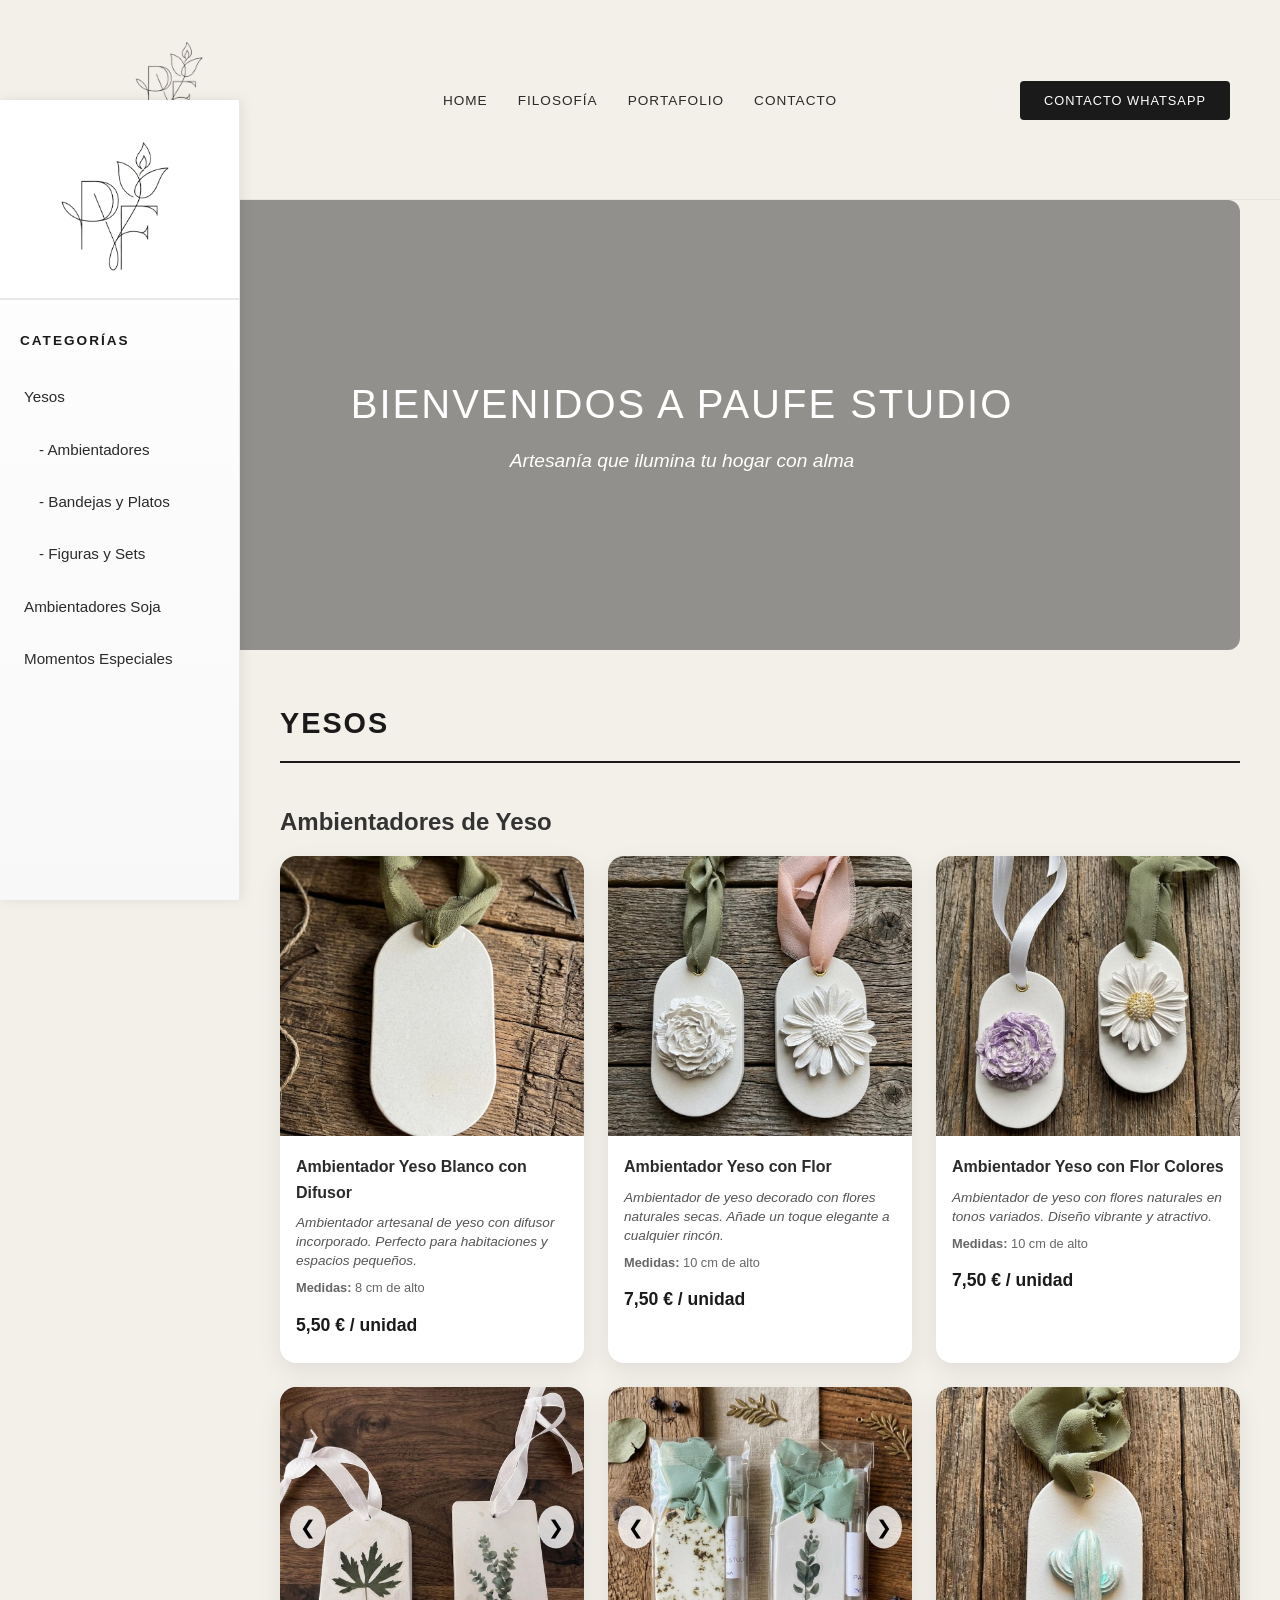
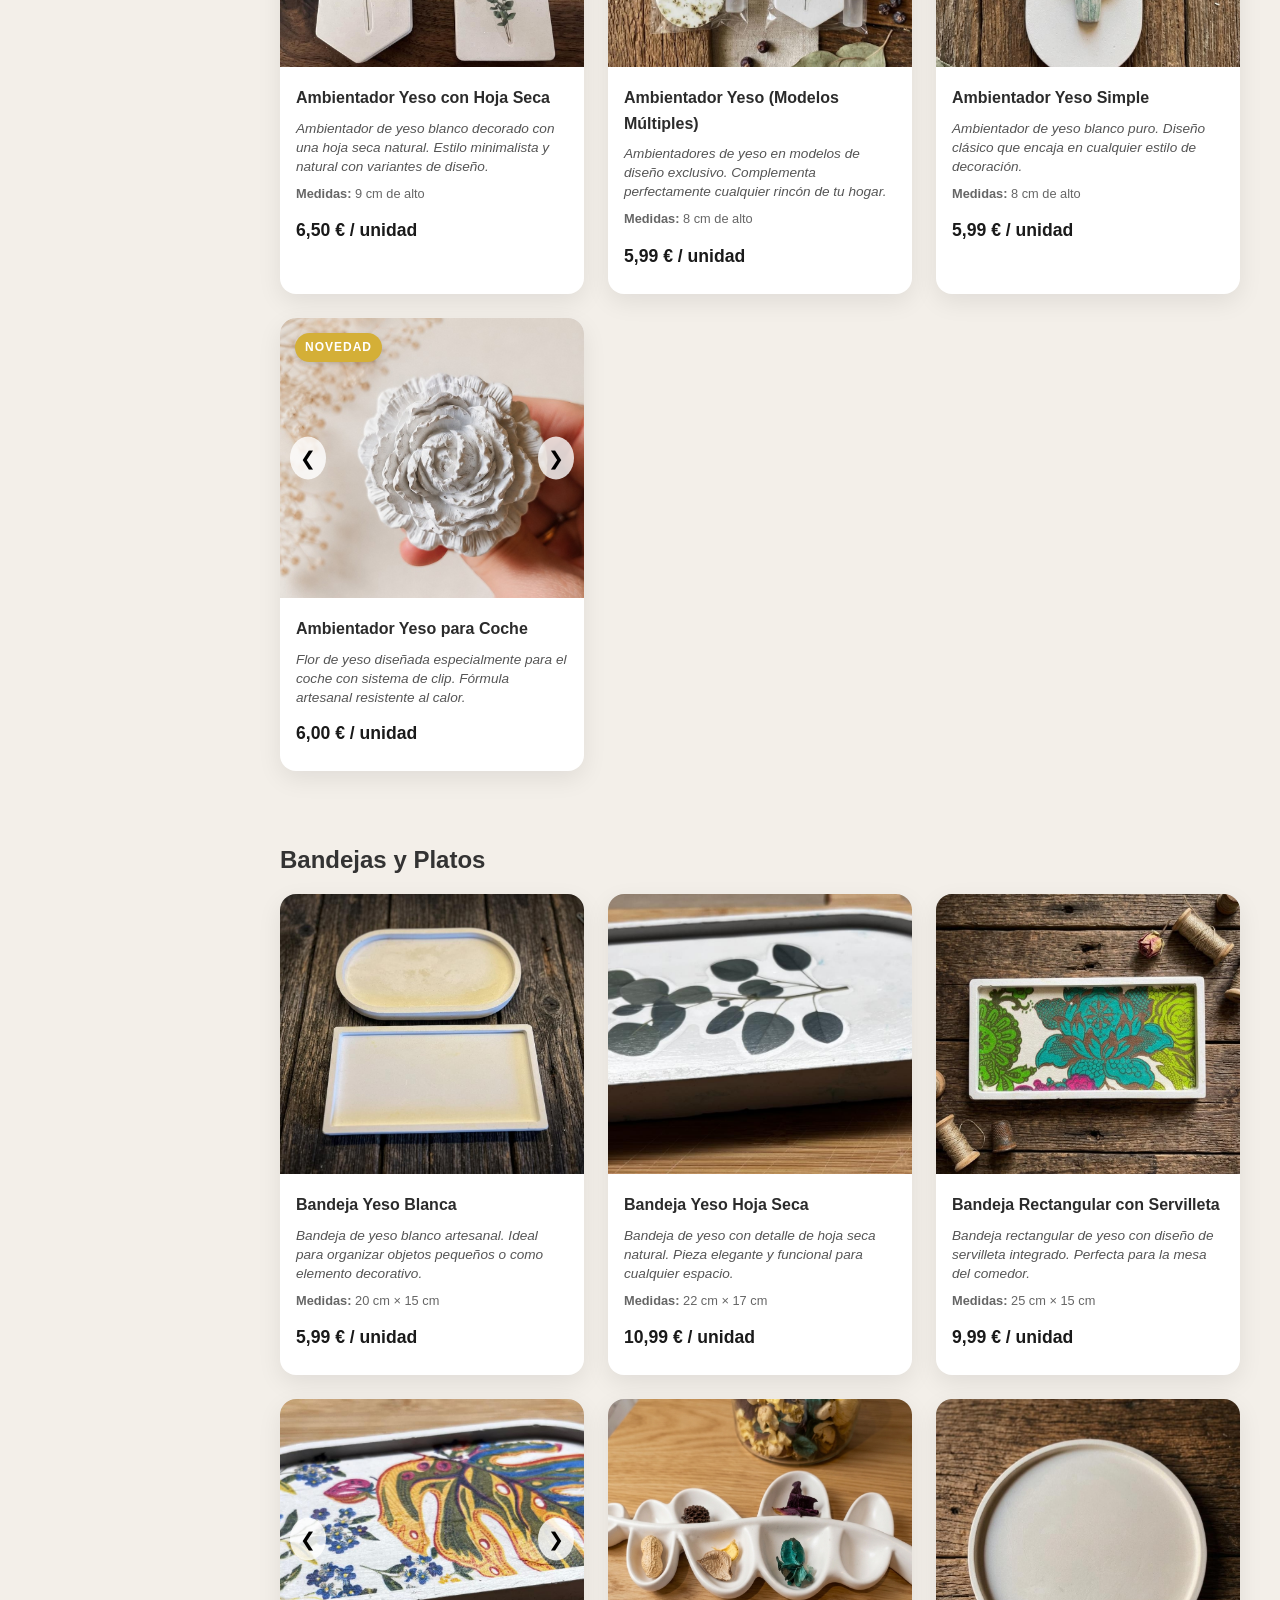
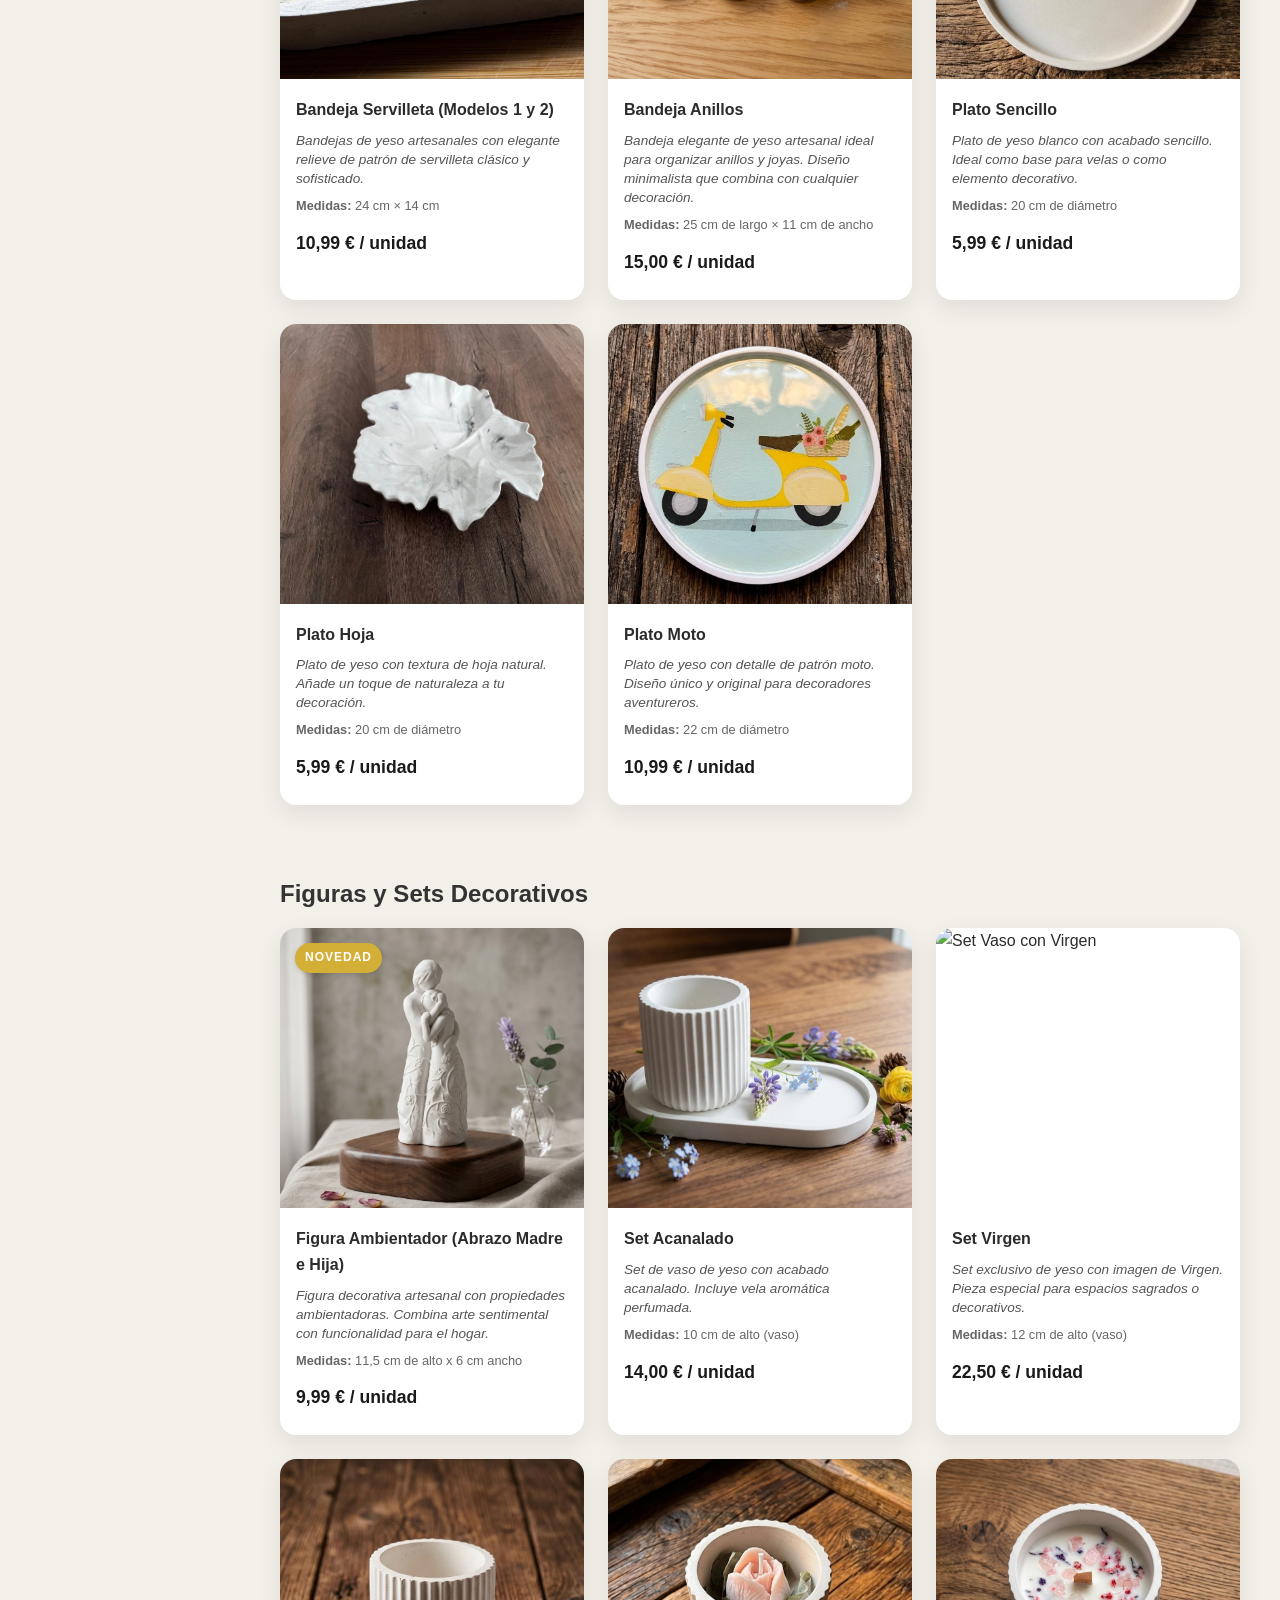
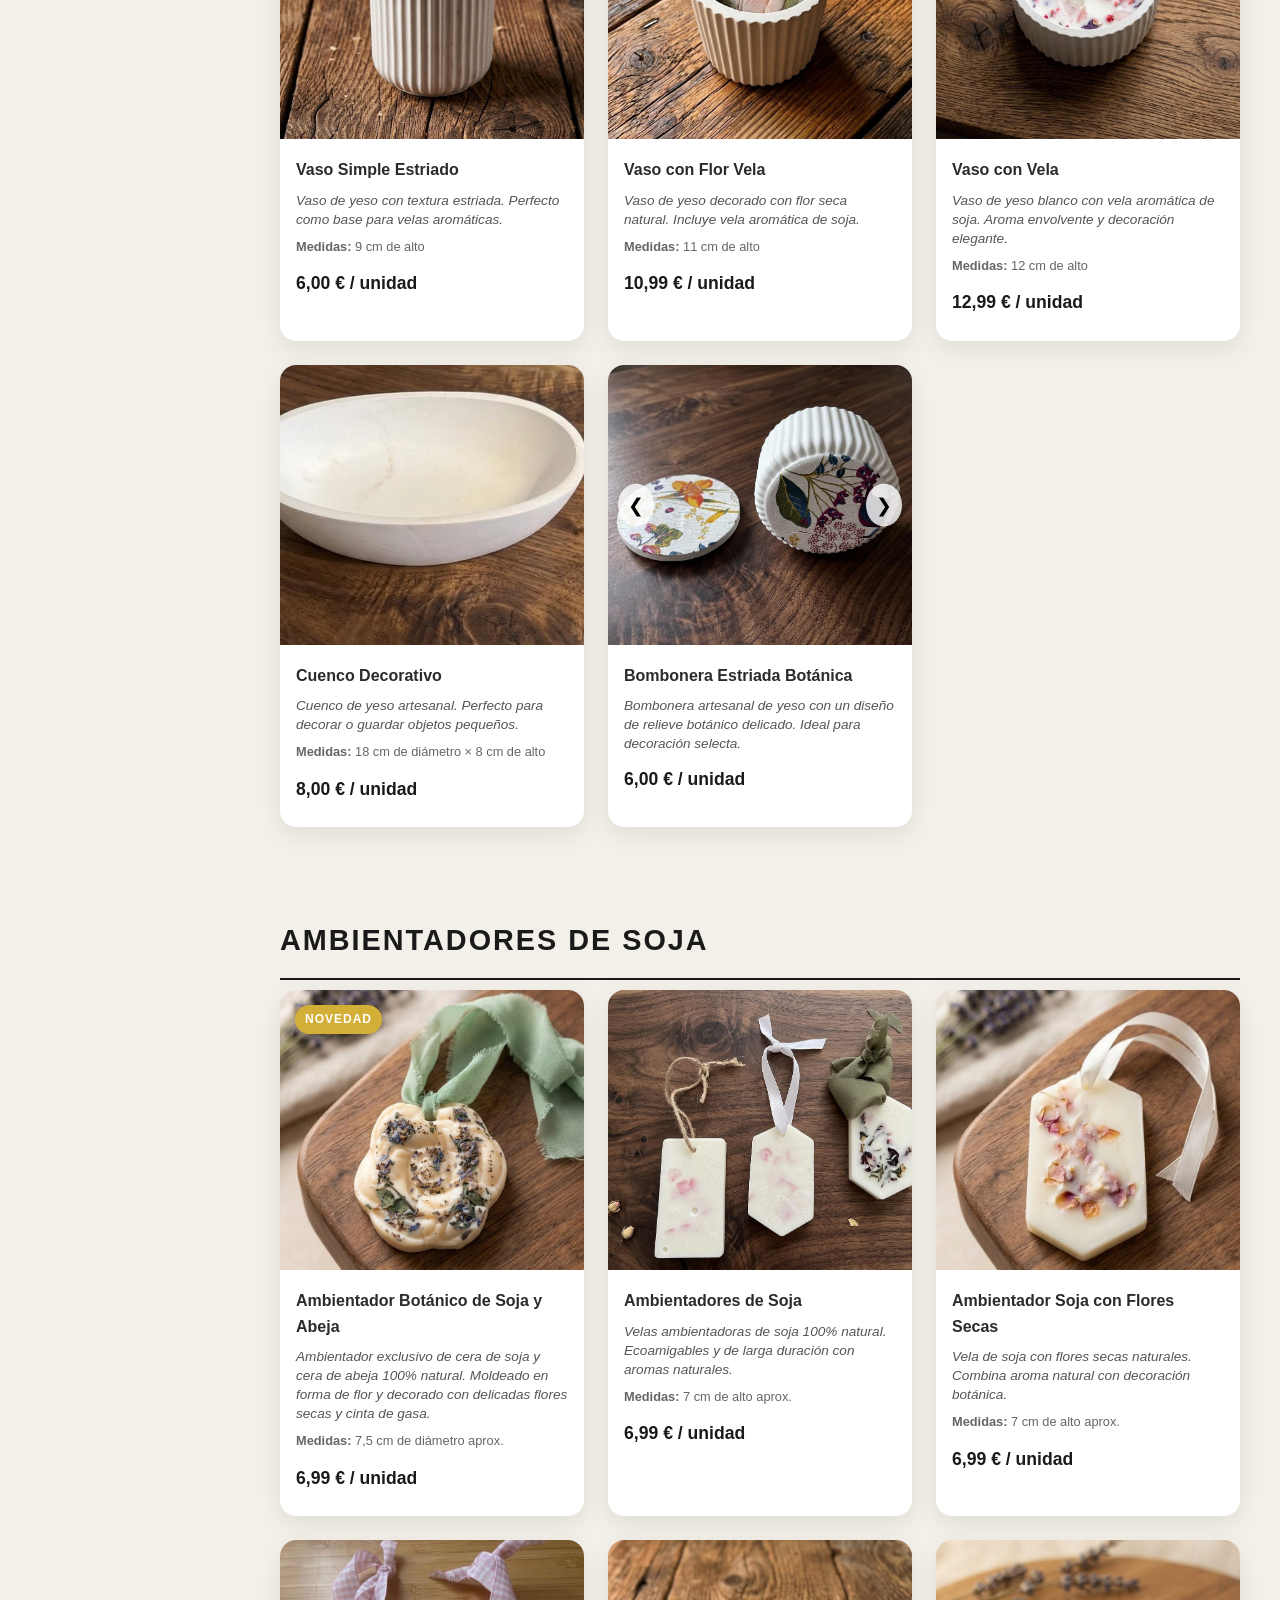
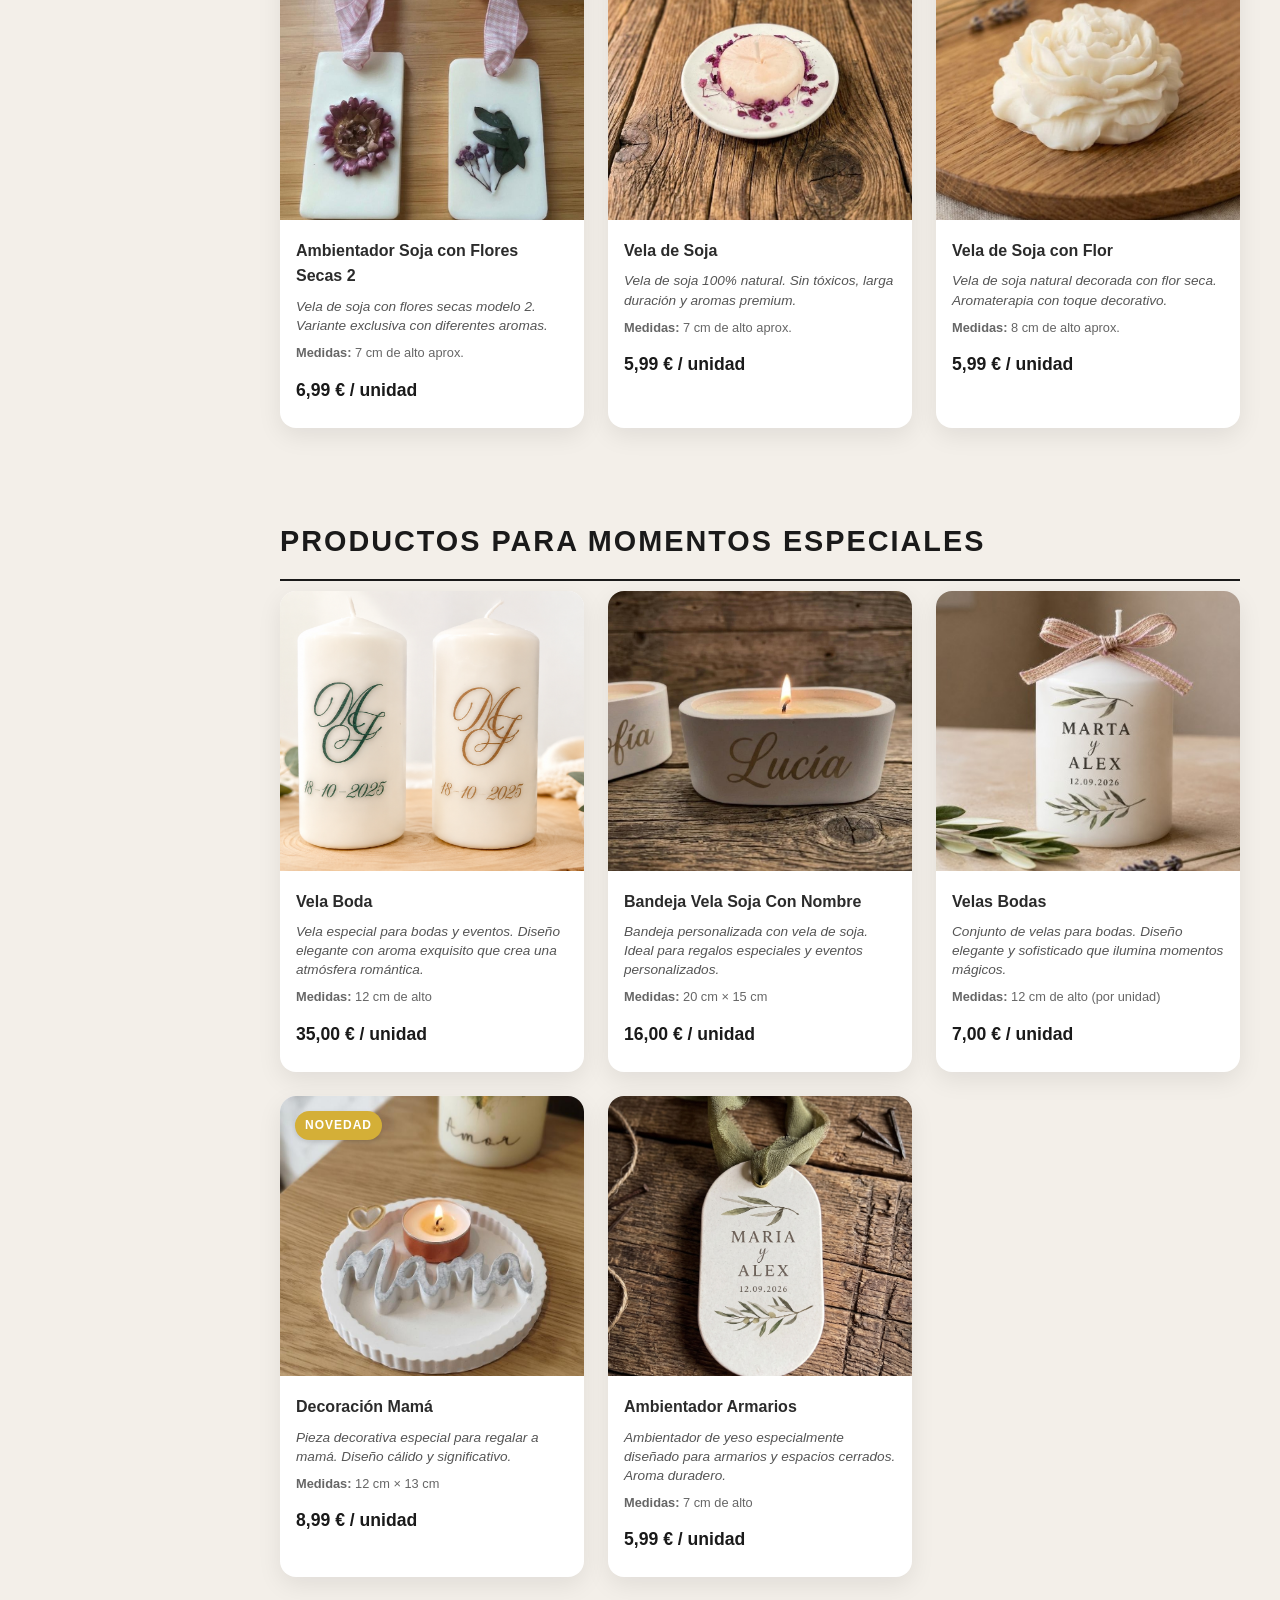
==== indexActual.html @ 685504d9 "Feat: mantenimiento" ====
<!DOCTYPE html>
<html lang="es">
<head>
    <meta charset="UTF-8">
    <meta name="viewport" content="width=device-width, initial-scale=1.0">
    <title>Paufe Studio | Velas, Yeso y Flores</title>
    <link rel="stylesheet" href="https://cdnjs.cloudflare.com/ajax/libs/font-awesome/6.0.0-beta3/css/all.min.css">
    <link rel="stylesheet" href="style.css"> 
</head>
<body>

    <header class="navbar">
        <div class="logo-container">
            <img src="cabecera-removebg.png" alt="Paufe Studio" class="logo">
        </div>
        <nav class="menu">
            <ul>
                <li><a href="#inicio">Home</a></li>
                <li><a href="#filosofia">Filosofía</a></li>
                <li><a href="#portafolio">Portafolio</a></li>
                <li><a href="#contacto">Contacto</a></li>
            </ul>
        </nav>
        <div class="header-action">
            <a href="https://wa.me/34614591836" class="btn-black">Contacto WhatsApp</a>
        </div>
    </header>

    <section id="inicio" class="hero">
        <div class="carousel-slide" id="carrusel-pistas">
            <img src="SetVirgen.png" alt="Set Virgen">
        </div>
        <div class="hero-overlay">
            <h1>BIENVENIDOS A PAUFE STUDIO</h1>
            <p>Artesanía que ilumina tu hogar con alma</p>
        </div>
    </section>

    <!-- Botón flotante para abrir categorías en móvil -->
    <button class="mobile-menu-toggle" id="mobileMenuToggle">
        <i class="fas fa-bars"></i> <span>Categorías</span>
    </button>

    <!-- MENÚ LATERAL -->
    <div class="sidebar-menu" id="sidebarMenu">
        <button class="sidebar-close" id="sidebarClose">&times;</button>
        <div class="sidebar-header">
            <img src="LogoPAUFE-removebg.png" alt="Logo Paufe Studio" class="sidebar-logo">
        </div>
        <nav class="products-nav">
            <h3>Categorías</h3>
            <ul>
                <li>
                    <a href="#yesos">Yesos</a>
                    <ul style="list-style: none; padding-left: 15px; font-size: 0.9em;">
                        <li><a href="#yesos-ambientadores">- Ambientadores</a></li>
                        <li><a href="#yesos-bandejas">- Bandejas y Platos</a></li>
                        <li><a href="#yesos-figuras">- Figuras y Sets</a></li>
                    </ul>
                </li>
                <li><a href="#soja">Ambientadores Soja</a></li>
                <li><a href="#especiales">Momentos Especiales</a></li>
            </ul>
        </nav>
    </div>

    <!-- CONTENEDOR PRINCIPAL DE PRODUCTOS -->
    <div class="main-content">

        <!-- SECCIÓN 1: YESOS -->
        <h2 class="category-title" id="yesos">Yesos</h2>

        <h3 class="subcategory-title" id="yesos-ambientadores">Ambientadores de Yeso</h3>
        <div class="products-grid">

            <div class="file-card">
                <img src="AmbientadoresYeso.jpeg" alt="Ambientador Yeso Blanco">
                <div class="file-info">
                    <h4>Ambientador Yeso Blanco con Difusor</h4>
                    <p class="product-description">Ambientador artesanal de yeso con difusor incorporado. Perfecto para habitaciones y espacios pequeños.</p>
                    <p class="product-measurements"><strong>Medidas:</strong> 8 cm de alto</p>
                    <span class="file-price">5,50 € / unidad</span>
                </div>
            </div>

            <div class="file-card">
                <img src="AmbientadoresYesoFlor.jpeg" alt="Ambientador Yeso Flor">
                <div class="file-info">
                    <h4>Ambientador Yeso con Flor</h4>
                    <p class="product-description">Ambientador de yeso decorado con flores naturales secas. Añade un toque elegante a cualquier rincón.</p>
                    <p class="product-measurements"><strong>Medidas:</strong> 10 cm de alto</p>
                    <span class="file-price">7,50 € / unidad</span>
                </div>
            </div>

            <div class="file-card">
                <img src="AmbientadoreYesoFlorColores.jpeg" alt="Ambientador Yeso Flor Colores">
                <div class="file-info">
                    <h4>Ambientador Yeso con Flor Colores</h4>
                    <p class="product-description">Ambientador de yeso con flores naturales en tonos variados. Diseño vibrante y atractivo.</p>
                    <p class="product-measurements"><strong>Medidas:</strong> 10 cm de alto</p>
                    <span class="file-price">7,50 € / unidad</span>
                </div>
            </div>

            <div class="file-card product-card">
                <div class="carousel-container" id="carousel-hoja-seca">
                    <div class="carousel-inner">
                        <img src="AmbientadoresYesoHojaSeca.jpeg" class="active" alt="Ambientador Yeso Hoja Seca - Vista 1">
                        <img src="AmbientadoresYesoHojaSeca1.jpeg" alt="Ambientador Yeso Hoja Seca - Vista 2">
                    </div>
                    <button class="nav-btn prev" onclick="cambiarSlide('carousel-hoja-seca', -1)">&#10094;</button>
                    <button class="nav-btn next" onclick="cambiarSlide('carousel-hoja-seca', 1)">&#10095;</button>
                </div>
                <div class="file-info">
                    <h4>Ambientador Yeso con Hoja Seca</h4>
                    <p class="product-description">Ambientador de yeso blanco decorado con una hoja seca natural. Estilo minimalista y natural con variantes de diseño.</p>
                    <p class="product-measurements"><strong>Medidas:</strong> 9 cm de alto</p>
                    <span class="file-price">6,50 € / unidad</span>
                </div>
            </div>

            <div class="file-card product-card">
                <div class="carousel-container" id="carousel-ambientadores-modelos">
                    <div class="carousel-inner">
                        <img src="AmbientadoresYeso2.jpeg" class="active" alt="Ambientador Yeso - Modelo 2">
                        <img src="AmbientadoresYeso3.jpeg" alt="Ambientador Yeso - Modelo 3">
                    </div>
                    <button class="nav-btn prev" onclick="cambiarSlide('carousel-ambientadores-modelos', -1)">&#10094;</button>
                    <button class="nav-btn next" onclick="cambiarSlide('carousel-ambientadores-modelos', 1)">&#10095;</button>
                </div>
                <div class="file-info">
                    <h4>Ambientador Yeso (Modelos Múltiples)</h4>
                    <p class="product-description">Ambientadores de yeso en modelos de diseño exclusivo. Complementa perfectamente cualquier rincón de tu hogar.</p>
                    <p class="product-measurements"><strong>Medidas:</strong> 8 cm de alto</p>
                    <span class="file-price">5,99 € / unidad</span>
                </div>
            </div>

            <div class="file-card">
                <img src="AmbientadorYeso.jpeg" alt="Ambientador Yeso">
                <div class="file-info">
                    <h4>Ambientador Yeso Simple</h4>
                    <p class="product-description">Ambientador de yeso blanco puro. Diseño clásico que encaja en cualquier estilo de decoración.</p>
                    <p class="product-measurements"><strong>Medidas:</strong> 8 cm de alto</p>
                    <span class="file-price">5,99 € / unidad</span>
                </div>
            </div>

            <div class="file-card product-card">
                <span class="badge-novedad">Novedad</span>
                <div class="carousel-container" id="carousel-coche">
                    <div class="carousel-inner">
                        <img src="AmbientadorYesoCoche1.jpeg" class="active" alt="Vista frontal coche">
                        <img src="AmbientadorYesoCoche2.jpeg" alt="Vista clip coche">
                    </div>
                    <button class="nav-btn prev" onclick="cambiarSlide('carousel-coche', -1)">&#10094;</button>
                    <button class="nav-btn next" onclick="cambiarSlide('carousel-coche', 1)">&#10095;</button>
                </div>
                <div class="file-info">
                    <h4>Ambientador Yeso para Coche</h4>
                    <p class="product-description">Flor de yeso diseñada especialmente para el coche con sistema de clip. Fórmula artesanal resistente al calor.</p>
                    <span class="file-price">6,00 € / unidad</span>
                </div>
            </div>

        </div>

        <h3 class="subcategory-title" id="yesos-bandejas">Bandejas y Platos</h3>
        <div class="products-grid">

            <div class="file-card">
                <img src="BandejasYesoBlancas.jpeg" alt="Bandeja Yeso Blanca">
                <div class="file-info">
                    <h4>Bandeja Yeso Blanca</h4>
                    <p class="product-description">Bandeja de yeso blanco artesanal. Ideal para organizar objetos pequeños o como elemento decorativo.</p>
                    <p class="product-measurements"><strong>Medidas:</strong> 20 cm × 15 cm</p>
                    <span class="file-price">5,99 € / unidad</span>
                </div>
            </div>

            <div class="file-card">
                <img src="BandejaYesoHojaSEca.jpeg" alt="Bandeja Hoja Seca">
                <div class="file-info">
                    <h4>Bandeja Yeso Hoja Seca</h4>
                    <p class="product-description">Bandeja de yeso con detalle de hoja seca natural. Pieza elegante y funcional para cualquier espacio.</p>
                    <p class="product-measurements"><strong>Medidas:</strong> 22 cm × 17 cm</p>
                    <span class="file-price">10,99 € / unidad</span>
                </div>
            </div>

            <div class="file-card">
                <img src="BandejaYesoRectangularServilleta.jpeg" alt="Bandeja Rectangular">
                <div class="file-info">
                    <h4>Bandeja Rectangular con Servilleta</h4>
                    <p class="product-description">Bandeja rectangular de yeso con diseño de servilleta integrado. Perfecta para la mesa del comedor.</p>
                    <p class="product-measurements"><strong>Medidas:</strong> 25 cm × 15 cm</p>
                    <span class="file-price">9,99 € / unidad</span>
                </div>
            </div>

            <div class="file-card product-card">
                <div class="carousel-container" id="carousel-bandejas-servilleta">
                    <div class="carousel-inner">
                        <img src="BandejaYesoServilletaModelo1.jpeg" class="active" alt="Bandeja Servilleta - Modelo 1">
                        <img src="BandejaYesoServilletaModelo2.jpeg" alt="Bandeja Servilleta - Modelo 2">
                    </div>
                    <button class="nav-btn prev" onclick="cambiarSlide('carousel-bandejas-servilleta', -1)">&#10094;</button>
                    <button class="nav-btn next" onclick="cambiarSlide('carousel-bandejas-servilleta', 1)">&#10095;</button>
                </div>
                <div class="file-info">
                    <h4>Bandeja Servilleta (Modelos 1 y 2)</h4>
                    <p class="product-description">Bandejas de yeso artesanales con elegante relieve de patrón de servilleta clásico y sofisticado.</p>
                    <p class="product-measurements"><strong>Medidas:</strong> 24 cm × 14 cm</p>
                    <span class="file-price">10,99 € / unidad</span>
                </div>
            </div>

            <div class="file-card">
                <img src="BandejaAnillos.png" alt="Bandeja Anillos">
                <div class="file-info">
                    <h4>Bandeja Anillos</h4>
                    <p class="product-description">Bandeja elegante de yeso artesanal ideal para organizar anillos y joyas. Diseño minimalista que combina con cualquier decoración.</p>
                    <p class="product-measurements"><strong>Medidas:</strong> 25 cm de largo × 11 cm de ancho</p>
                    <span class="file-price">15,00 € / unidad</span>
                </div>
            </div>

            <div class="file-card">
                <img src="plato.jpeg" alt="Plato Sencillo">
                <div class="file-info">
                    <h4>Plato Sencillo</h4>
                    <p class="product-description">Plato de yeso blanco con acabado sencillo. Ideal como base para velas o como elemento decorativo.</p>
                    <p class="product-measurements"><strong>Medidas:</strong> 20 cm de diámetro</p>
                    <span class="file-price">5,99 € / unidad</span>
                </div>
            </div>

            <div class="file-card">
                <img src="PlatoHoja.jpeg" alt="Plato Hoja">
                <div class="file-info">
                    <h4>Plato Hoja</h4>
                    <p class="product-description">Plato de yeso con textura de hoja natural. Añade un toque de naturaleza a tu decoración.</p>
                    <p class="product-measurements"><strong>Medidas:</strong> 20 cm de diámetro</p>
                    <span class="file-price">5,99 € / unidad</span>
                </div>
            </div>

            <div class="file-card">
                <img src="platoMoto.jpeg" alt="Plato Moto">
                <div class="file-info">
                    <h4>Plato Moto</h4>
                    <p class="product-description">Plato de yeso con detalle de patrón moto. Diseño único y original para decoradores aventureros.</p>
                    <p class="product-measurements"><strong>Medidas:</strong> 22 cm de diámetro</p>
                    <span class="file-price">10,99 € / unidad</span>
                </div>
            </div>

        </div>

        <h3 class="subcategory-title" id="yesos-figuras">Figuras y Sets Decorativos</h3>
        <div class="products-grid">

            <div class="file-card">
                <span class="badge-novedad">Novedad</span>
                <img src="AbrazoMadreHija.png" alt="Figura Ambientador Abrazo Madre e Hija">
                <div class="file-info">
                    <h4>Figura Ambientador (Abrazo Madre e Hija)</h4>
                    <p class="product-description">Figura decorativa artesanal con propiedades ambientadoras. Combina arte sentimental con funcionalidad para el hogar.</p>
                    <p class="product-measurements"><strong>Medidas:</strong> 11,5 cm de alto x 6 cm ancho</p>
                    <span class="file-price">9,99 € / unidad</span>
                </div>
            </div>  

            <div class="file-card">
                <img src="SetAcanalado.jpeg" alt="Set Vaso Estriado">
                <div class="file-info">
                    <h4>Set Acanalado</h4>
                    <p class="product-description">Set de vaso de yeso con acabado acanalado. Incluye vela aromática perfumada.</p>
                    <p class="product-measurements"><strong>Medidas:</strong> 10 cm de alto (vaso)</p>
                    <span class="file-price">14,00 € / unidad</span>
                </div>
            </div>

            <div class="file-card">
                <img src="SetVirgen.png" alt="Set Vaso con Virgen">
                <div class="file-info">
                    <h4>Set Virgen</h4>
                    <p class="product-description">Set exclusivo de yeso con imagen de Virgen. Pieza especial para espacios sagrados o decorativos.</p>
                    <p class="product-measurements"><strong>Medidas:</strong> 12 cm de alto (vaso)</p>
                    <span class="file-price">22,50 € / unidad</span>
                </div>
            </div>

            <div class="file-card">
                <img src="VasoYeso.jpeg" alt="Vaso Yeso">
                <div class="file-info">
                    <h4>Vaso Simple Estriado</h4>
                    <p class="product-description">Vaso de yeso con textura estriada. Perfecto como base para velas aromáticas.</p>
                    <p class="product-measurements"><strong>Medidas:</strong> 9 cm de alto</p>
                    <span class="file-price">6,00 € / unidad</span>
                </div>
            </div>

            <div class="file-card">
                <img src="VasoFlorVela.jpeg" alt="Vaso Flor Vela">
                <div class="file-info">
                    <h4>Vaso con Flor Vela</h4>
                    <p class="product-description">Vaso de yeso decorado con flor seca natural. Incluye vela aromática de soja.</p>
                    <p class="product-measurements"><strong>Medidas:</strong> 11 cm de alto</p>
                    <span class="file-price">10,99 € / unidad</span>
                </div>
            </div>

            <div class="file-card">
                <img src="VasoVela.jpeg" alt="Vaso Vela">
                <div class="file-info">
                    <h4>Vaso con Vela</h4>
                    <p class="product-description">Vaso de yeso blanco con vela aromática de soja. Aroma envolvente y decoración elegante.</p>
                    <p class="product-measurements"><strong>Medidas:</strong> 12 cm de alto</p>
                    <span class="file-price">12,99 € / unidad</span>
                </div>
            </div>

            <div class="file-card">
                <img src="cuenco.jpeg" alt="Cuenco Decorativo">
                <div class="file-info">
                    <h4>Cuenco Decorativo</h4>
                    <p class="product-description">Cuenco de yeso artesanal. Perfecto para decorar o guardar objetos pequeños.</p>
                    <p class="product-measurements"><strong>Medidas:</strong> 18 cm de diámetro × 8 cm de alto</p>
                    <span class="file-price">8,00 € / unidad</span>
                </div>
            </div>

            <div class="file-card product-card">
                <div class="carousel-container" id="carousel-bombonera">
                    <div class="carousel-inner">
                        <img src="Bombonera Estriada Botánica1.jpeg" class="active" alt="Vista frontal bombonera">
                        <img src="Bombonera Estriada Botánica.jpeg" alt="Vista clip bombonera">
                    </div>
                    <button class="nav-btn prev" onclick="cambiarSlide('carousel-bombonera', -1)">&#10094;</button>
                    <button class="nav-btn next" onclick="cambiarSlide('carousel-bombonera', 1)">&#10095;</button>
                </div>
                <div class="file-info">
                    <h4>Bombonera Estriada Botánica</h4>
                    <p class="product-description">Bombonera artesanal de yeso con un diseño de relieve botánico delicado. Ideal para decoración selecta.</p>
                    <span class="file-price">6,00 € / unidad</span>
                </div>
            </div> 

        </div>

        <!-- SECCIÓN 2: AMBIENTADORES DE SOJA -->
        <h2 class="category-title" id="soja">Ambientadores de Soja</h2>
        <div class="products-grid">

            <div class="file-card">
                <span class="badge-novedad">Novedad</span>
                <img src="AmbientadorSoja+ceraAbeja.jpeg" alt="Ambientador de Soja Botánico Flor">
                <div class="file-info">
                    <h4>Ambientador Botánico de Soja y Abeja</h4>
                    <p class="product-description">Ambientador exclusivo de cera de soja y cera de abeja 100% natural. Moldeado en forma de flor y decorado con delicadas flores secas y cinta de gasa.</p>
                    <p class="product-measurements"><strong>Medidas:</strong> 7,5 cm de diámetro aprox.</p>
                    <span class="file-price">6,99 € / unidad</span>
                </div>
            </div>

            <div class="file-card">
                <img src="AmbientadoresSoja.jpeg" alt="Ambientadores Soja">
                <div class="file-info">
                    <h4>Ambientadores de Soja</h4>
                    <p class="product-description">Velas ambientadoras de soja 100% natural. Ecoamigables y de larga duración con aromas naturales.</p>
                    <p class="product-measurements"><strong>Medidas:</strong> 7 cm de alto aprox.</p>
                    <span class="file-price">6,99 € / unidad</span>
                </div>
            </div>

            <div class="file-card">
                <img src="AmbientadorSojaFloresSecas.jpeg" alt="Ambientador Soja Flores Secas">
                <div class="file-info">
                    <h4>Ambientador Soja con Flores Secas</h4>
                    <p class="product-description">Vela de soja con flores secas naturales. Combina aroma natural con decoración botánica.</p>
                    <p class="product-measurements"><strong>Medidas:</strong> 7 cm de alto aprox.</p>
                    <span class="file-price">6,99 € / unidad</span>
                </div>
            </div>

            <div class="file-card">
                <img src="AmbientadoresSojaFloresSecas2.jpeg" alt="Ambientador Soja Flores Secas 2">
                <div class="file-info">
                    <h4>Ambientador Soja con Flores Secas 2</h4>
                    <p class="product-description">Vela de soja con flores secas modelo 2. Variante exclusiva con diferentes aromas.</p>
                    <p class="product-measurements"><strong>Medidas:</strong> 7 cm de alto aprox.</p>
                    <span class="file-price">6,99 € / unidad</span>
                </div>
            </div>

            <div class="file-card">
                <img src="VelaSoja.jpeg" alt="Vela Soja">
                <div class="file-info">
                    <h4>Vela de Soja</h4>
                    <p class="product-description">Vela de soja 100% natural. Sin tóxicos, larga duración y aromas premium.</p>
                    <p class="product-measurements"><strong>Medidas:</strong> 7 cm de alto aprox.</p>
                    <span class="file-price">5,99 € / unidad</span>
                </div>
            </div>

            <div class="file-card">
                <img src="VelaSojaFlor.jpeg" alt="Vela Soja Flor">
                <div class="file-info">
                    <h4>Vela de Soja con Flor</h4>
                    <p class="product-description">Vela de soja natural decorada con flor seca. Aromaterapia con toque decorativo.</p>
                    <p class="product-measurements"><strong>Medidas:</strong> 8 cm de alto aprox.</p>
                    <span class="file-price">5,99 € / unidad</span>
                </div>
            </div>

        </div>

        <!-- SECCIÓN 3: MOMENTOS ESPECIALES -->
        <h2 class="category-title" id="especiales">Productos para Momentos Especiales</h2>
        <div class="products-grid">

            <div class="file-card">
                <img src="velasBoda.jpg" alt="Vela Boda">
                <div class="file-info">
                    <h4>Vela Boda</h4>
                    <p class="product-description">Vela especial para bodas y eventos. Diseño elegante con aroma exquisito que crea una atmósfera romántica.</p>
                    <p class="product-measurements"><strong>Medidas:</strong> 12 cm de alto</p>
                    <span class="file-price">35,00 € / unidad</span>
                </div>
            </div>

            <div class="file-card">
                <img src="BandejaVelaSojaConNombre.jpeg" alt="Bandeja Vela Soja Con Nombre">
                <div class="file-info">
                    <h4>Bandeja Vela Soja Con Nombre</h4>
                    <p class="product-description">Bandeja personalizada con vela de soja. Ideal para regalos especiales y eventos personalizados.</p>
                    <p class="product-measurements"><strong>Medidas:</strong> 20 cm × 15 cm</p>
                    <span class="file-price">16,00 € / unidad</span>
                </div>
            </div>

            <div class="file-card">
                <img src="VelasBodas.jpg" alt="Velas Bodas">
                <div class="file-info">
                    <h4>Velas Bodas</h4>
                    <p class="product-description">Conjunto de velas para bodas. Diseño elegante y sofisticado que ilumina momentos mágicos.</p>
                    <p class="product-measurements"><strong>Medidas:</strong> 12 cm de alto (por unidad)</p>
                    <span class="file-price">7,00 € / unidad</span>
                </div>
            </div>

            <div class="file-card">
                <span class="badge-novedad">Novedad</span>
                <img src="DecaracionMama.jpeg" alt="Decoración Mamá">
                <div class="file-info">
                    <h4>Decoración Mamá</h4>
                    <p class="product-description">Pieza decorativa especial para regalar a mamá. Diseño cálido y significativo.</p>
                    <p class="product-measurements"><strong>Medidas:</strong> 12 cm × 13 cm</p>
                    <span class="file-price">8,99 € / unidad</span>
                </div>
            </div>

            <div class="file-card">
                <img src="AmbientadorArmarios.jpeg" alt="Ambientador Armarios">
                <div class="file-info">
                    <h4>Ambientador Armarios</h4>
                    <p class="product-description">Ambientador de yeso especialmente diseñado para armarios y espacios cerrados. Aroma duradero.</p>
                    <p class="product-measurements"><strong>Medidas:</strong> 7 cm de alto</p>
                    <span class="file-price">5,99 € / unidad</span>
                </div>
            </div>

        </div>
    </div>

    <!-- VISOR GLOBAL (LIGHTBOX) -->
    <div class="lightbox" id="lightbox">
        <button class="lightbox-close" id="lightboxClose">&times;</button>
        <img class="lightbox-img" id="lightboxImg" src="" alt="Imagen ampliada">
    </div>

    <!-- MOTOR JAVASCRIPT UNIFICADO -->
    <script>
        document.addEventListener("DOMContentLoaded", function() {
            // 1. MENU LATERAL PARA MÓVILES (HAMBURGUESA)
            const sidebar = document.getElementById('sidebarMenu');
            const menuToggle = document.getElementById('mobileMenuToggle');
            const menuClose = document.getElementById('sidebarClose');
            const menuLinks = document.querySelectorAll('.products-nav a');

            if (menuToggle && sidebar) {
                menuToggle.addEventListener('click', function() {
                    sidebar.classList.add('open');
                });
            }

            if (menuClose && sidebar) {
                menuClose.addEventListener('click', function() {
                    sidebar.classList.remove('open');
                });
            }

            menuLinks.forEach(link => {
                link.addEventListener('click', () => {
                    if(sidebar) sidebar.classList.remove('open');
                });
            });

            // 2. HERO SLIDER AUTOMÁTICO
            const heroSection = document.getElementById('inicio');
            const carruselPistas = document.getElementById('carrusel-pistas');
            const imagenesHero = ['SetVirgen.png', 'SetAcanalado.jpeg', 'AmbientadoresSoja.jpeg', 'BandejasYesoBlancas.jpeg'];
            let indiceActualHero = 0;
            let sliderTimer;

            function startSlider() {
                clearInterval(sliderTimer);
                sliderTimer = setInterval(() => {
                    if(carruselPistas) {
                        indiceActualHero = (indiceActualHero + 1) % imagenesHero.length;
                        // Opcional: Si implementas slider por css transform, descomenta la siguiente línea:
                        // carruselPistas.style.transform = `translateX(-${indiceActualHero * 100}%)`;
                    }
                }, 5000);
            }

            if(heroSection) {
                heroSection.addEventListener('mouseenter', () => clearInterval(sliderTimer));
                heroSection.addEventListener('mouseleave', startSlider);
                startSlider();
            }

            // 3. LIGHTBOX GLOBAL (ZOOM)
            const lightbox = document.getElementById('lightbox');
            const lightboxImg = document.getElementById('lightboxImg');
            const lightboxClose = document.getElementById('lightboxClose');

            document.addEventListener('click', function(e) {
                if (e.target.matches('.file-card img, .carousel-inner img')) {
                    if (e.target.closest('.nav-btn')) return; 
                    lightboxImg.src = e.target.src;
                    lightboxImg.alt = e.target.alt;
                    lightbox.classList.add('active');
                }
            });

            const cerrarLightbox = () => { if(lightbox) lightbox.classList.remove('active'); };
            if (lightboxClose) lightboxClose.addEventListener('click', cerrarLightbox);
            if (lightbox) lightbox.addEventListener('click', (e) => { if (e.target === lightbox) cerrarLightbox(); });
            document.addEventListener('keydown', (e) => { if (e.key === 'Escape') cerrarLightbox(); });
        });

        // 4. CAMBIAR MINI-SLIDES EN TARJETAS (FLECHAS INTERACTIVAS)
        function cambiarSlide(id, dir) {
            const container = document.getElementById(id);
            if (!container) return;
            const images = container.querySelectorAll('img');
            let activeIndex = Array.from(images).findIndex(i => i.classList.contains('active'));
            
            if (activeIndex !== -1) {
                images[activeIndex].classList.remove('active');
                let nextIndex = (activeIndex + dir + images.length) % images.length;
                images[nextIndex].classList.add('active');
            }
        }
    </script>
</body>
</html>
---- style.css ----
/* =========================================
   VARIABLES Y RESET
========================================= */
:root {
    --bg-color: #F3EFE9; 
    --text-color: #2b2b2b;
    --accent-color: #1a1a1a;
    --card-bg: #ffffff;
}

* { 
    margin: 0; 
    padding: 0; 
    box-sizing: border-box; 
}

body {
    font-family: 'Helvetica Neue', Helvetica, Arial, sans-serif;
    background-color: var(--bg-color);
    color: var(--text-color);
    line-height: 1.6;
    display: flex;
    flex-direction: column;
}

/* =========================================
   CABECERA / NAVEGACIÓN
========================================= */
.navbar {
    background-color: var(--bg-color); 
    display: flex;
    justify-content: space-between;
    align-items: center;
    padding: 20px 50px; 
    border-bottom: 1px solid rgba(0,0,0,0.05); 
}

.logo-container {
    width: 250px;
}

.logo {
    width: 250px; 
    height: auto;
    mix-blend-mode: multiply; 
}

.menu ul {
    list-style: none;
    display: flex;
    gap: 30px;
}

.menu a {
    text-decoration: none;
    color: var(--text-color);
    text-transform: uppercase;
    font-size: 0.85rem;
    letter-spacing: 1px;
}

.header-action {
    width: 250px;
    text-align: right;
}

.btn-black {
    background-color: var(--accent-color);
    color: #fff;
    padding: 12px 24px;
    text-decoration: none;
    text-transform: uppercase;
    font-size: 0.8rem;
    border-radius: 4px;
    letter-spacing: 1px;
}

/* =========================================
   HERO SECTION
========================================= */
.hero {
    background-image: url('SetVirgen.png'); 
    background-size: cover;
    background-position: center 30%;
    height: 50vh;
    display: flex;
    align-items: center;
    justify-content: center;
    position: relative;
    margin: 0 40px; 
    border-radius: 12px;
    overflow: hidden;
}

.hero-overlay {
    background-color: rgba(0, 0, 0, 0.4);
    width: 100%;
    height: 100%;
    display: flex;
    flex-direction: column;
    justify-content: center;
    align-items: center;
    text-align: center;
    color: #fff;
}

.hero-overlay h1 {
    font-size: 2.5rem;
    font-weight: 400;
    letter-spacing: 2px;
    margin-bottom: 10px;
}

.hero-overlay p {
    font-size: 1.2rem;
    font-style: italic;
}

/* =========================================
   MENÚ LATERAL Y LAYOUT (ESCRITORIO)
========================================= */
.sidebar-menu {
    position: fixed;
    left: 0;
    top: 100px;
    width: 240px;
    background: linear-gradient(180deg, #ffffff 0%, #f8f8f8 100%);
    border-right: 1px solid #e8e8e8;
    padding: 0;
    height: calc(100vh - 100px);
    overflow-y: auto;
    box-shadow: 2px 0 12px rgba(0,0,0,0.08);
    z-index: 100;
}

.sidebar-header {
    padding: 20px;
    border-bottom: 2px solid #e8e8e8;
    background-color: #ffffff;
    text-align: center;
}

.sidebar-logo {
    max-width: 180px;
    height: auto;
    display: block;
    margin: 0 auto;
}

.products-nav {
    padding: 20px 0;
}

.products-nav h3 {
    padding: 0 20px 20px;
    font-size: 0.85rem;
    text-transform: uppercase;
    letter-spacing: 2px;
    color: var(--accent-color);
    font-weight: 700;
    margin: 10px 0 0 0;
}

.products-nav ul {
    list-style: none;
}

.products-nav a {
    display: block;
    padding: 14px 20px;
    text-decoration: none;
    color: var(--text-color);
    font-size: 0.95rem;
    font-weight: 500;
    transition: all 0.3s ease;
    border-left: 4px solid transparent;
}

.products-nav a:hover {
    background-color: rgba(26, 26, 26, 0.05);
    border-left-color: var(--accent-color);
    padding-left: 32px;
    color: var(--accent-color);
}

.main-content {
    margin-left: 240px;
    flex: 1;
    display: flex;
    flex-direction: column;
}

/* =========================================
   TARJETAS Y PRODUCTOS
========================================= */
.products-grid {
    display: grid;
    grid-template-columns: repeat(auto-fit, minmax(260px, 1fr));
    gap: 24px;
    padding: 0 40px 40px;
    max-width: 1400px;
    width: 100%;
}

.category-title {
    margin: 50px 40px 10px;
    padding-bottom: 15px;
    font-size: 1.8rem;
    letter-spacing: 2px;
    text-transform: uppercase;
    color: var(--accent-color);
    border-bottom: 2px solid var(--accent-color);
    display: inline-block;
}

.subcategory-title {
    margin: 30px 0 15px 40px; 
    color: #333; 
    font-size: 1.5rem;
}

.file-card {
    position: relative !important;
    background-color: var(--card-bg);
    border-radius: 16px;
    overflow: hidden;
    box-shadow: 0 8px 24px rgba(0,0,0,0.08);
    transition: transform 0.3s ease, box-shadow 0.3s ease;
    display: flex;
    flex-direction: column;
}

.file-card:hover {
    transform: translateY(-8px);
    box-shadow: 0 16px 40px rgba(0,0,0,0.15);
}

.file-card img {
    width: 100%;
    display: block;
    height: 280px;
    object-fit: cover;
    cursor: zoom-in;
}

.file-card .file-info {
    padding: 18px 16px 24px;
}

.file-card .file-info h4 {
    margin: 0 0 8px;
    font-size: 1rem;
    color: var(--text-color);
}

.file-card .file-info .file-price {
    font-size: 1.1rem;
    color: var(--accent-color);
    font-weight: bold;
    display: block;
    margin-top: 12px;
}

.product-description {
    font-size: 0.85rem;
    color: #555;
    line-height: 1.4;
    margin: 8px 0;
    font-style: italic;
}

.product-measurements {
    font-size: 0.8rem;
    color: #666;
    margin: 8px 0;
}

/* Etiqueta Novedad Estable */
.badge-novedad {
    position: absolute !important;
    top: 15px !important;
    left: 15px !important;
    background-color: #d4af37 !important; 
    color: #fff !important;
    font-size: 0.75rem !important;
    font-weight: bold !important;
    text-transform: uppercase !important;
    padding: 5px 10px !important;
    border-radius: 20px !important;
    letter-spacing: 1px !important;
    z-index: 10 !important;
    box-shadow: 0 2px 5px rgba(0,0,0,0.15) !important;
}

/* =========================================
   MINI-CARRUSELES EN TARJETAS
========================================= */
.carousel-container {
    position: relative;
    width: 100%;
    height: 280px; 
    overflow: hidden;
    background-color: #eee;
}

.carousel-inner img {
    position: absolute;
    width: 100%;
    height: 100%;
    object-fit: cover; 
    display: none;
}

.carousel-inner img.active {
    display: block;
}

.nav-btn {
    position: absolute;
    top: 50%;
    transform: translateY(-50%);
    background: rgba(255, 255, 255, 0.8);
    border: none;
    cursor: pointer;
    padding: 10px;
    font-size: 1.2rem;
    z-index: 10;
    border-radius: 50%;
}
.prev { left: 10px; }
.next { right: 10px; }

/* =========================================
   LIGHTBOX / VISOR EXPANDIDO RESPONSIVE
========================================= */
.lightbox {
    position: fixed;
    inset: 0;
    display: none;
    align-items: center;
    justify-content: center;
    background-color: rgba(0, 0, 0, 0.9);
    z-index: 99999;
    padding: 20px;
}

.lightbox.active {
    display: flex;
}

.lightbox-img {
    max-width: 95%;
    max-height: 85vh;
    object-fit: contain;
    border-radius: 14px;
}

.lightbox-close {
    position: fixed;
    top: 20px;
    right: 20px;
    font-size: 3.5rem;
    color: #ffffff;
    background: rgba(0, 0, 0, 0.5);
    width: 50px;
    height: 50px;
    border-radius: 50%;
    display: flex;
    align-items: center;
    justify-content: center;
    border: none;
    cursor: pointer;
    z-index: 100000;
}

/* Controladores Ocultos por Defecto */
.sidebar-close, .mobile-menu-toggle {
    display: none;
}

/* =========================================
   REGLAS RESPONSIVAS (MÓVILES MÁX 768PX)
========================================= */
@media (max-width: 768px) {
    .navbar {
        flex-direction: column;
        padding: 15px;
        gap: 10px;
    }

    .logo-container, .header-action {
        width: 100%;
        text-align: center;
    }

    .logo { max-width: 180px; }
    .menu { display: none; } /* Ocultar links genéricos en móvil */

    .hero {
        margin: 0 15px;
        height: 30vh;
    }

    .hero-overlay h1 { font-size: 1.5rem; }
    .hero-overlay p { font-size: 0.9rem; }

    /* Mostrar menú flotante de categorías en móviles */
    .mobile-menu-toggle {
        display: flex;
        align-items: center;
        gap: 8px;
        position: fixed;
        bottom: 25px;
        right: 20px;
        background-color: #1a1a1a;
        color: #ffffff;
        border: none;
        padding: 12px 20px;
        border-radius: 30px;
        font-size: 0.9rem;
        font-weight: bold;
        box-shadow: 0 4px 15px rgba(0, 0, 0, 0.3);
        z-index: 9999;
    }

    /* Menú Lateral convertido a Panel Deslizante Lateral */
    .sidebar-menu {
        position: fixed !important;
        top: 0 !important;
        left: -280px !important; 
        width: 280px !important;
        height: 100vh !important;
        z-index: 10000 !important;
        transition: left 0.3s cubic-bezier(0.4, 0, 0.2, 1) !important;
        display: block !important;
    }

    .sidebar-menu.open {
        left: 0 !important;
    }

    .sidebar-close {
        display: block;
        position: absolute;
        top: 15px;
        right: 15px;
        font-size: 2rem;
        background: none;
        border: none;
        color: #333;
    }

    .main-content {
        margin-left: 0 !important;
        padding: 10px !important;
    }

    /* Forzar rejilla perfecta de 2 columnas en teléfonos */
    .products-grid {
        grid-template-columns: repeat(2, 1fr) !important;
        gap: 12px !important;
        padding: 0 10px 20px !important;
    }

    .category-title { margin: 25px 15px 10px; font-size: 1.4rem; }
    .subcategory-title { margin: 20px 0 10px 15px !important; font-size: 1.1rem !important; }

    /* Reducción proporcional de alturas para que quepan 2 tarjetas por pantalla */
    .file-card img, .carousel-container {
        height: 170px !important;
    }

    .file-card .file-info { padding: 10px; }
    .file-card .file-info h4 { font-size: 0.85rem; }
    .product-description { display: none; } /* Quitamos descripciones largas en móvil para evitar asimetrías */
}
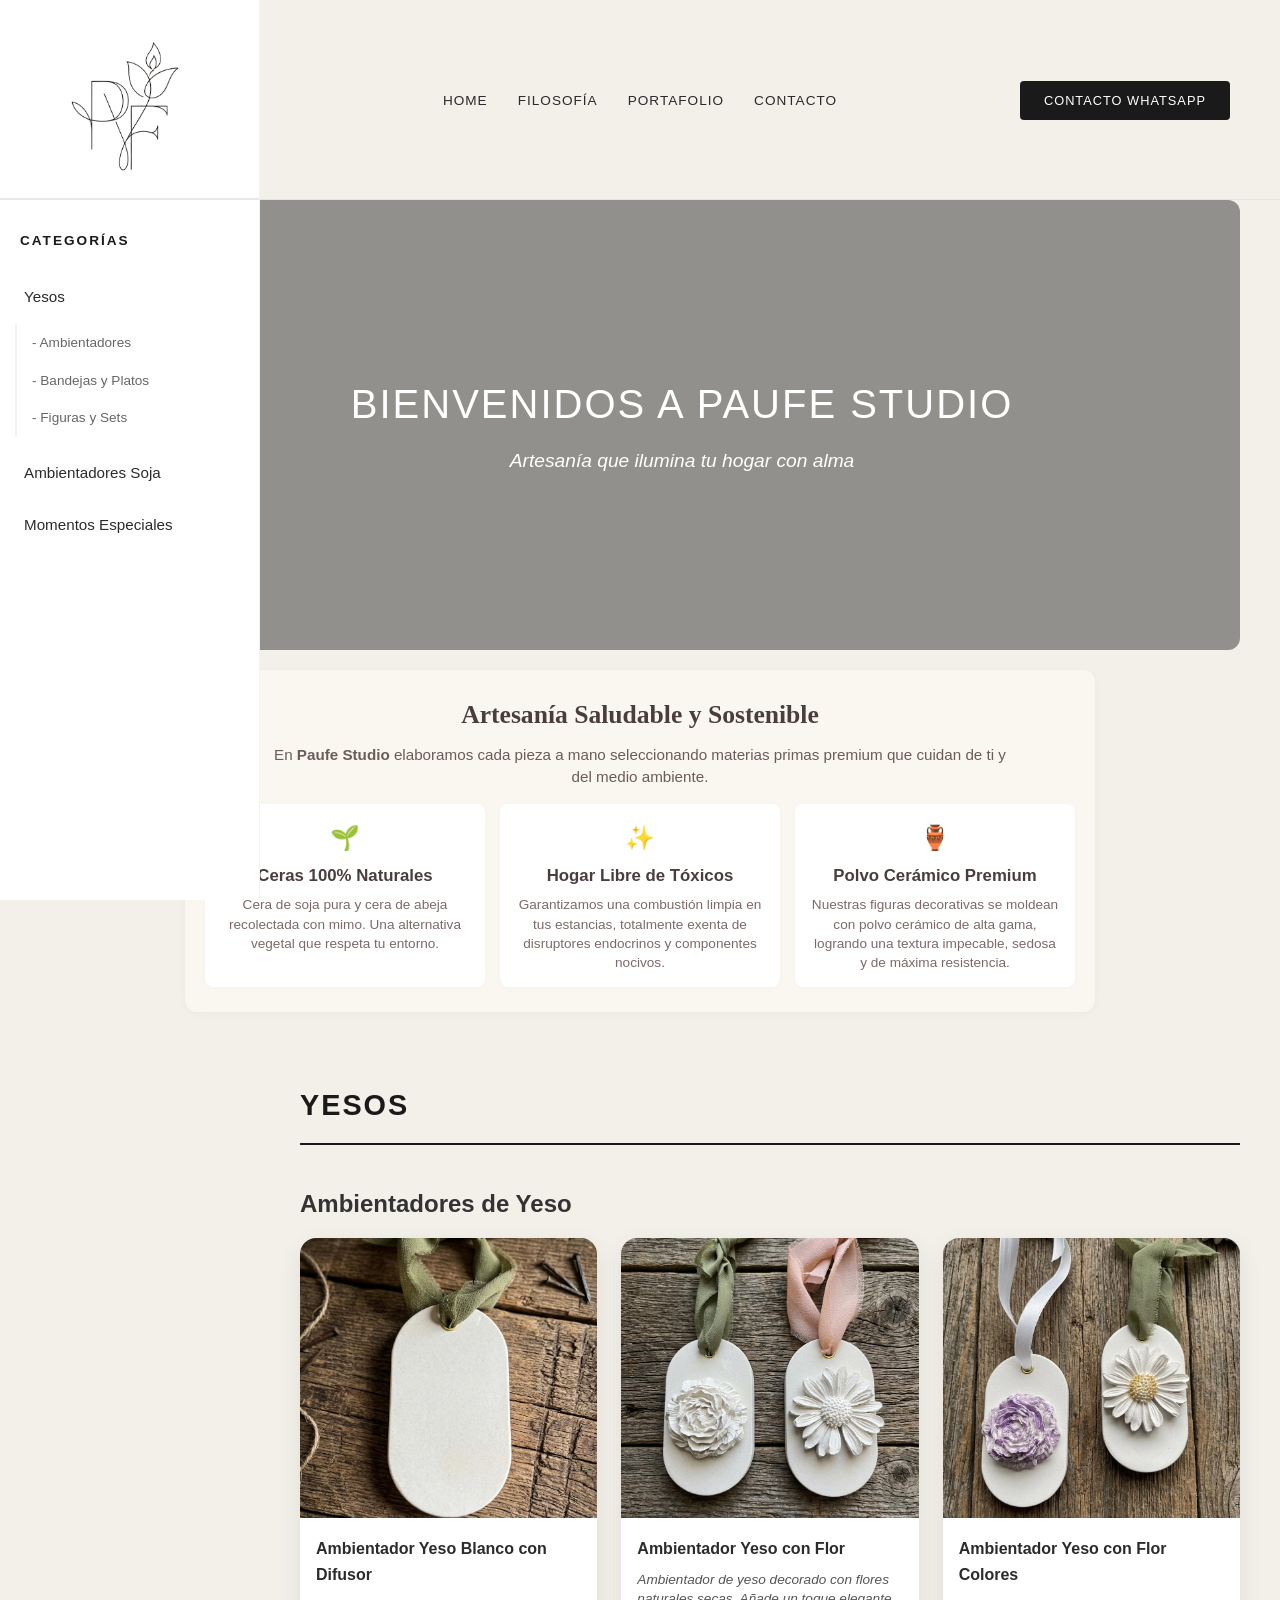
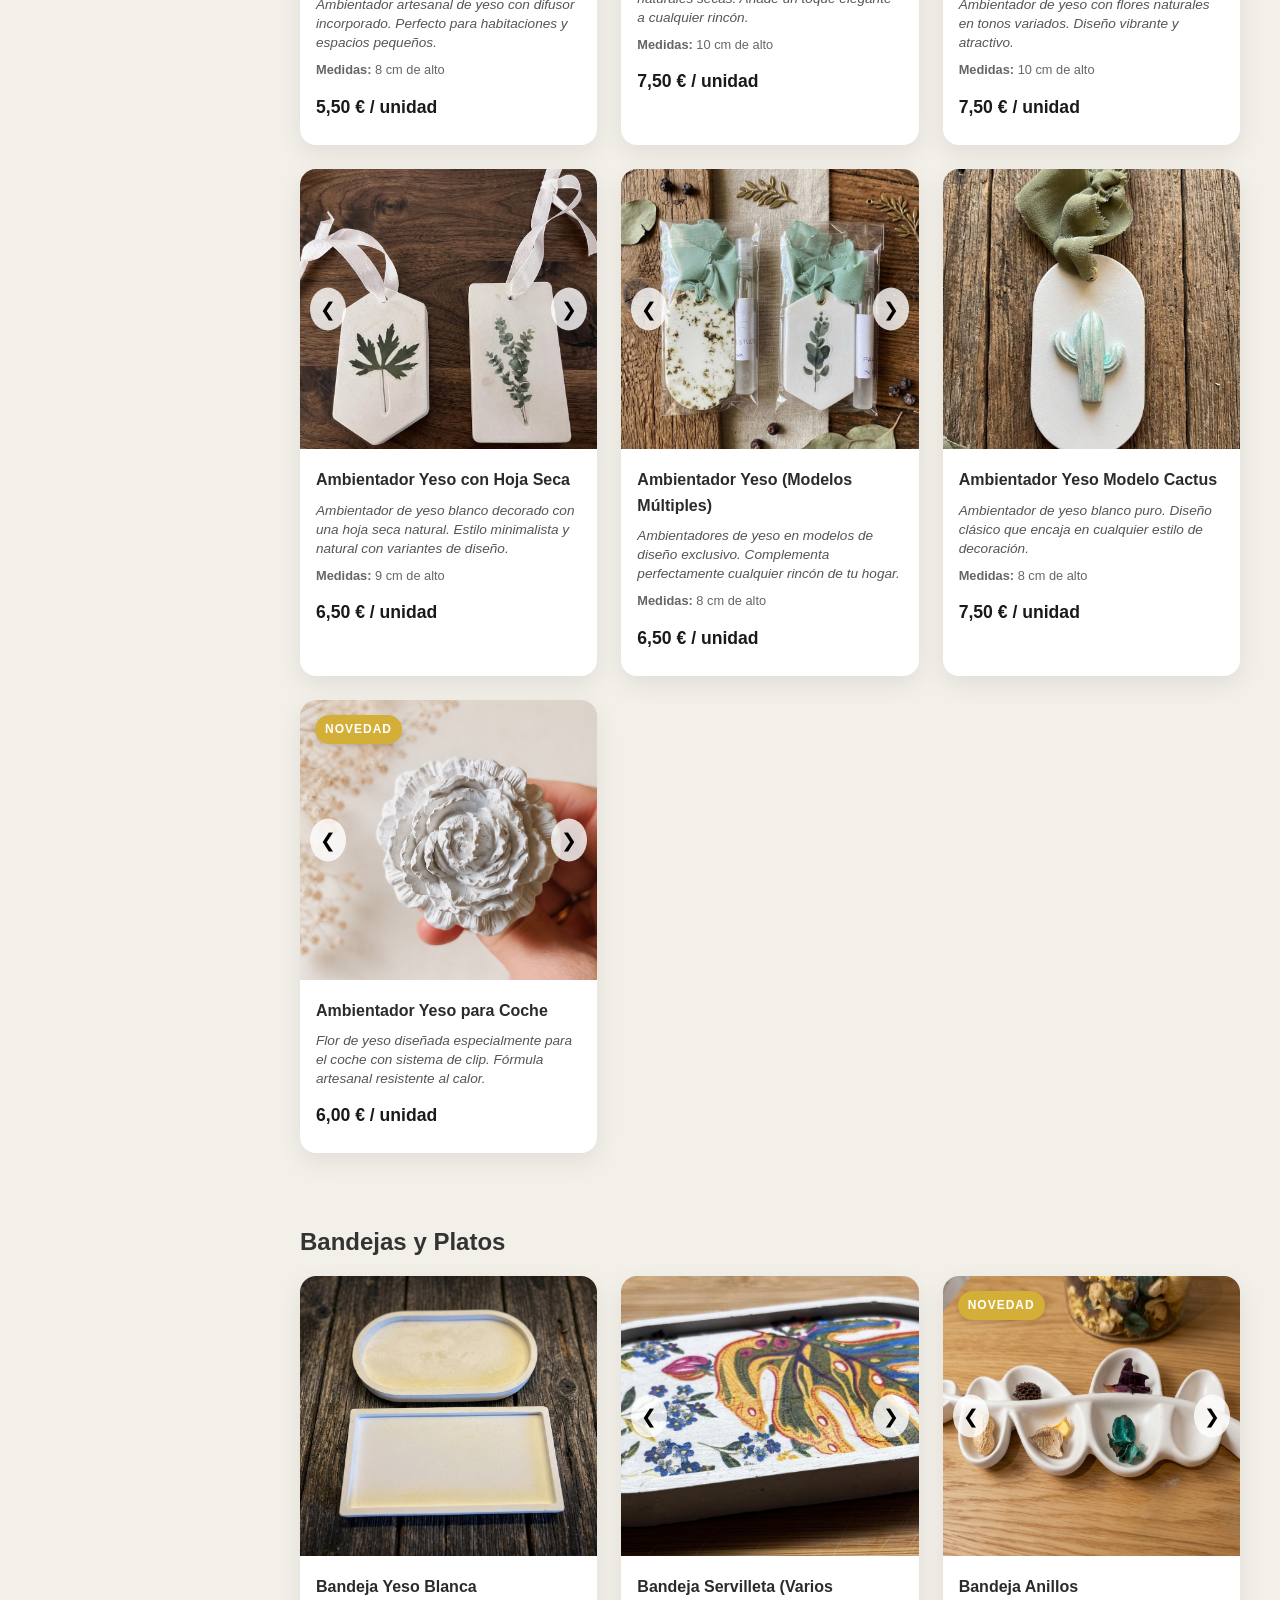
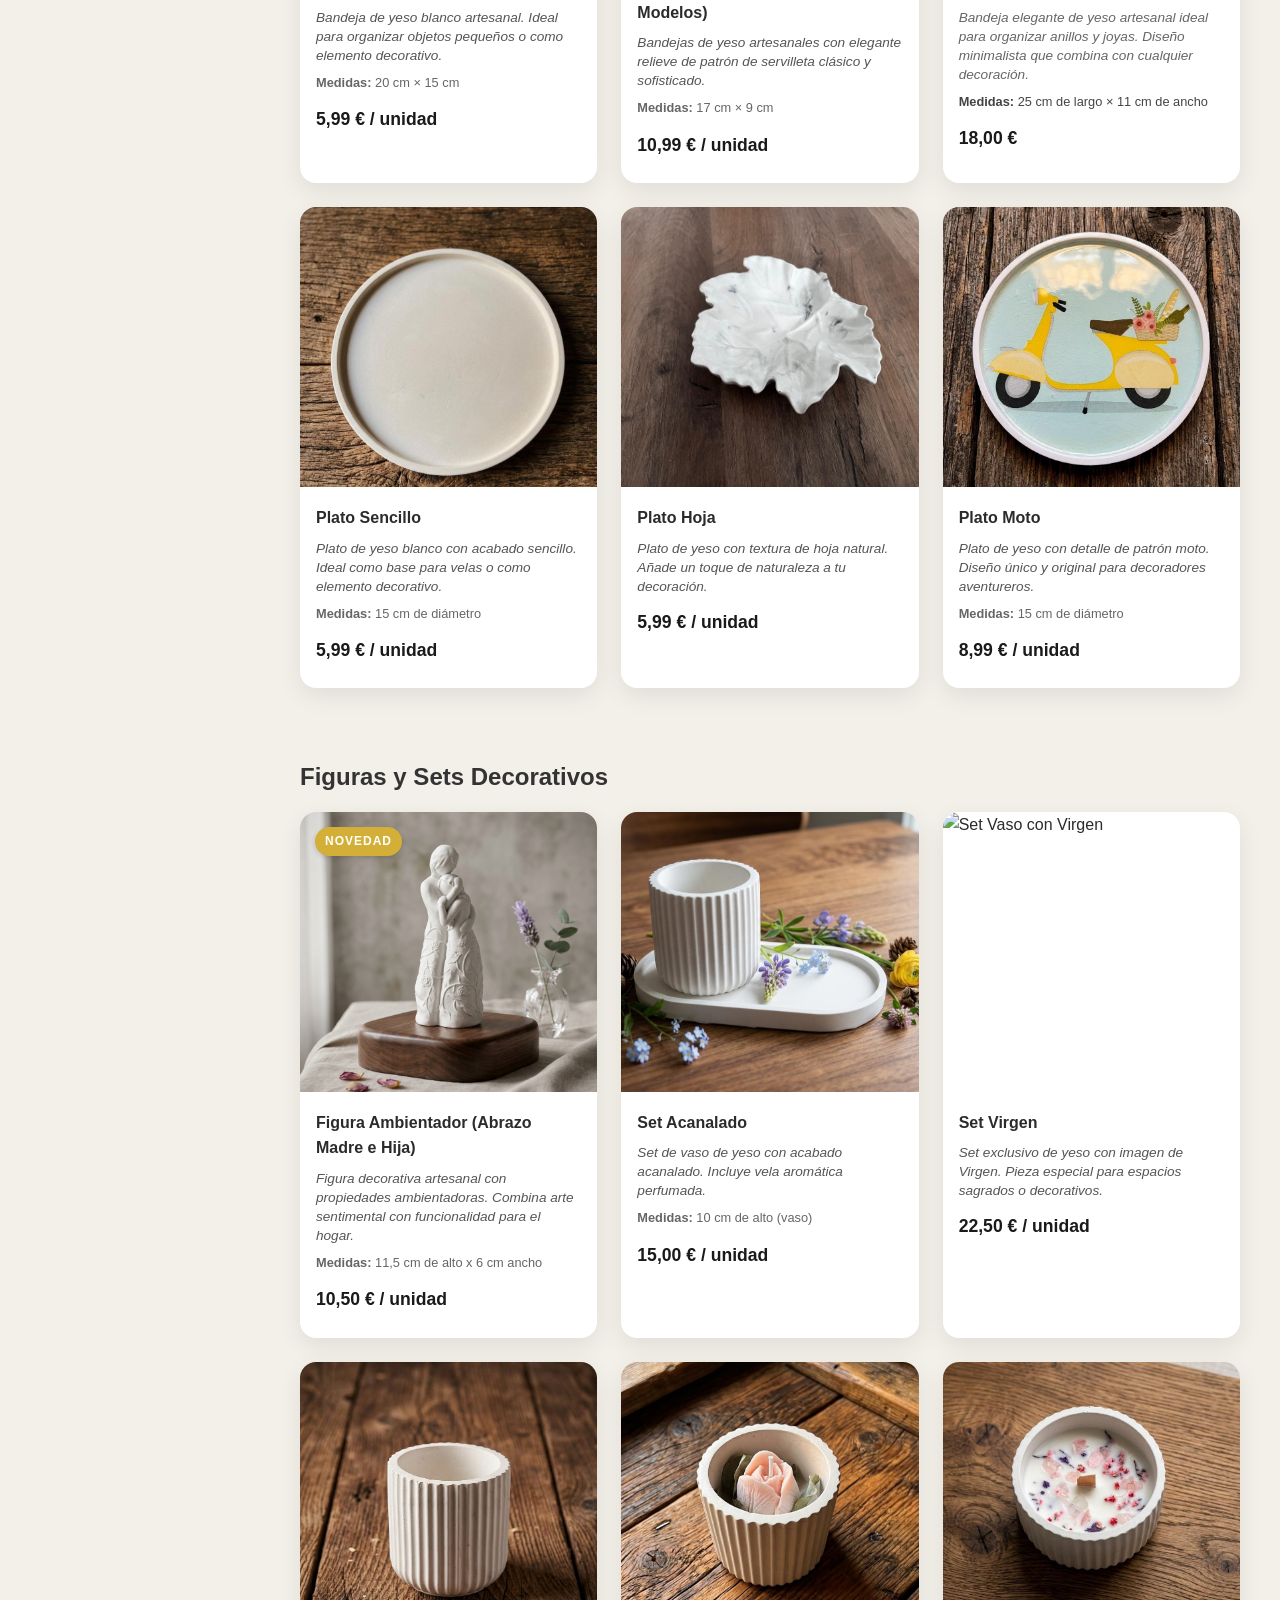
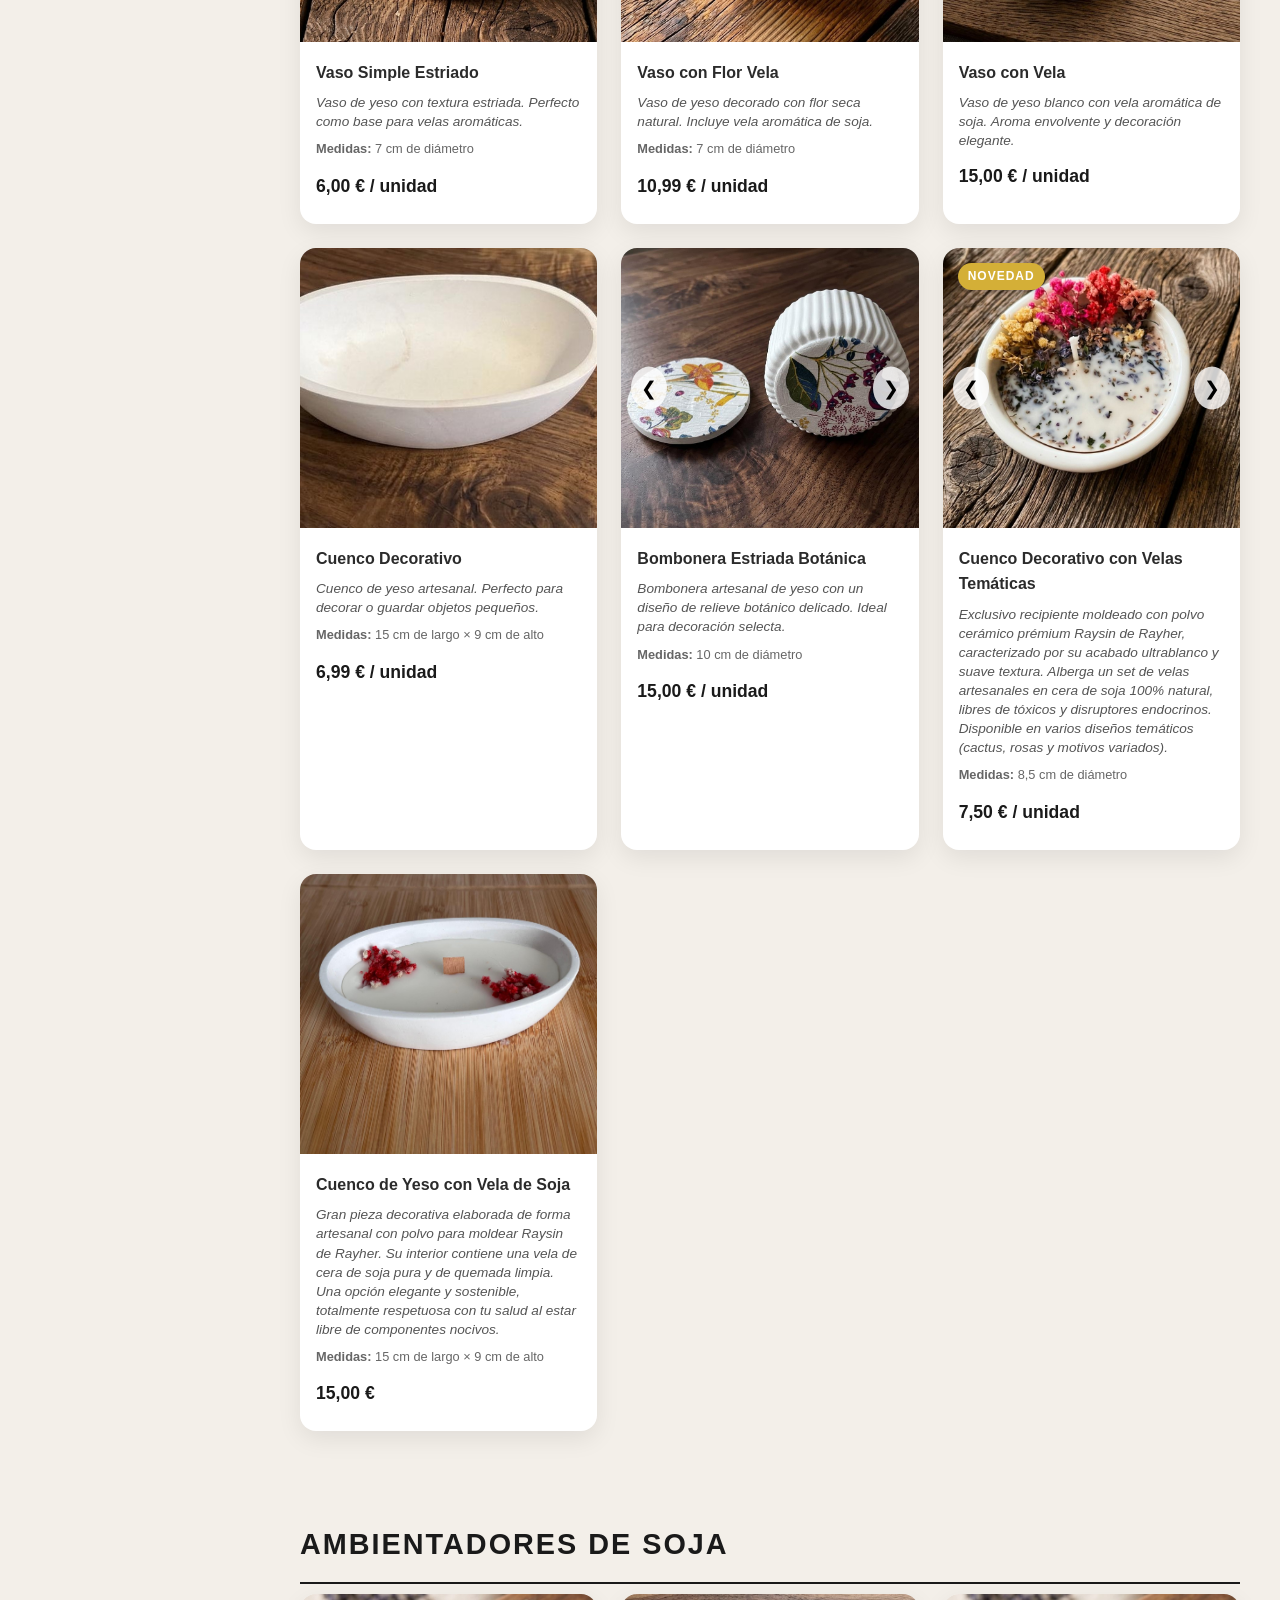
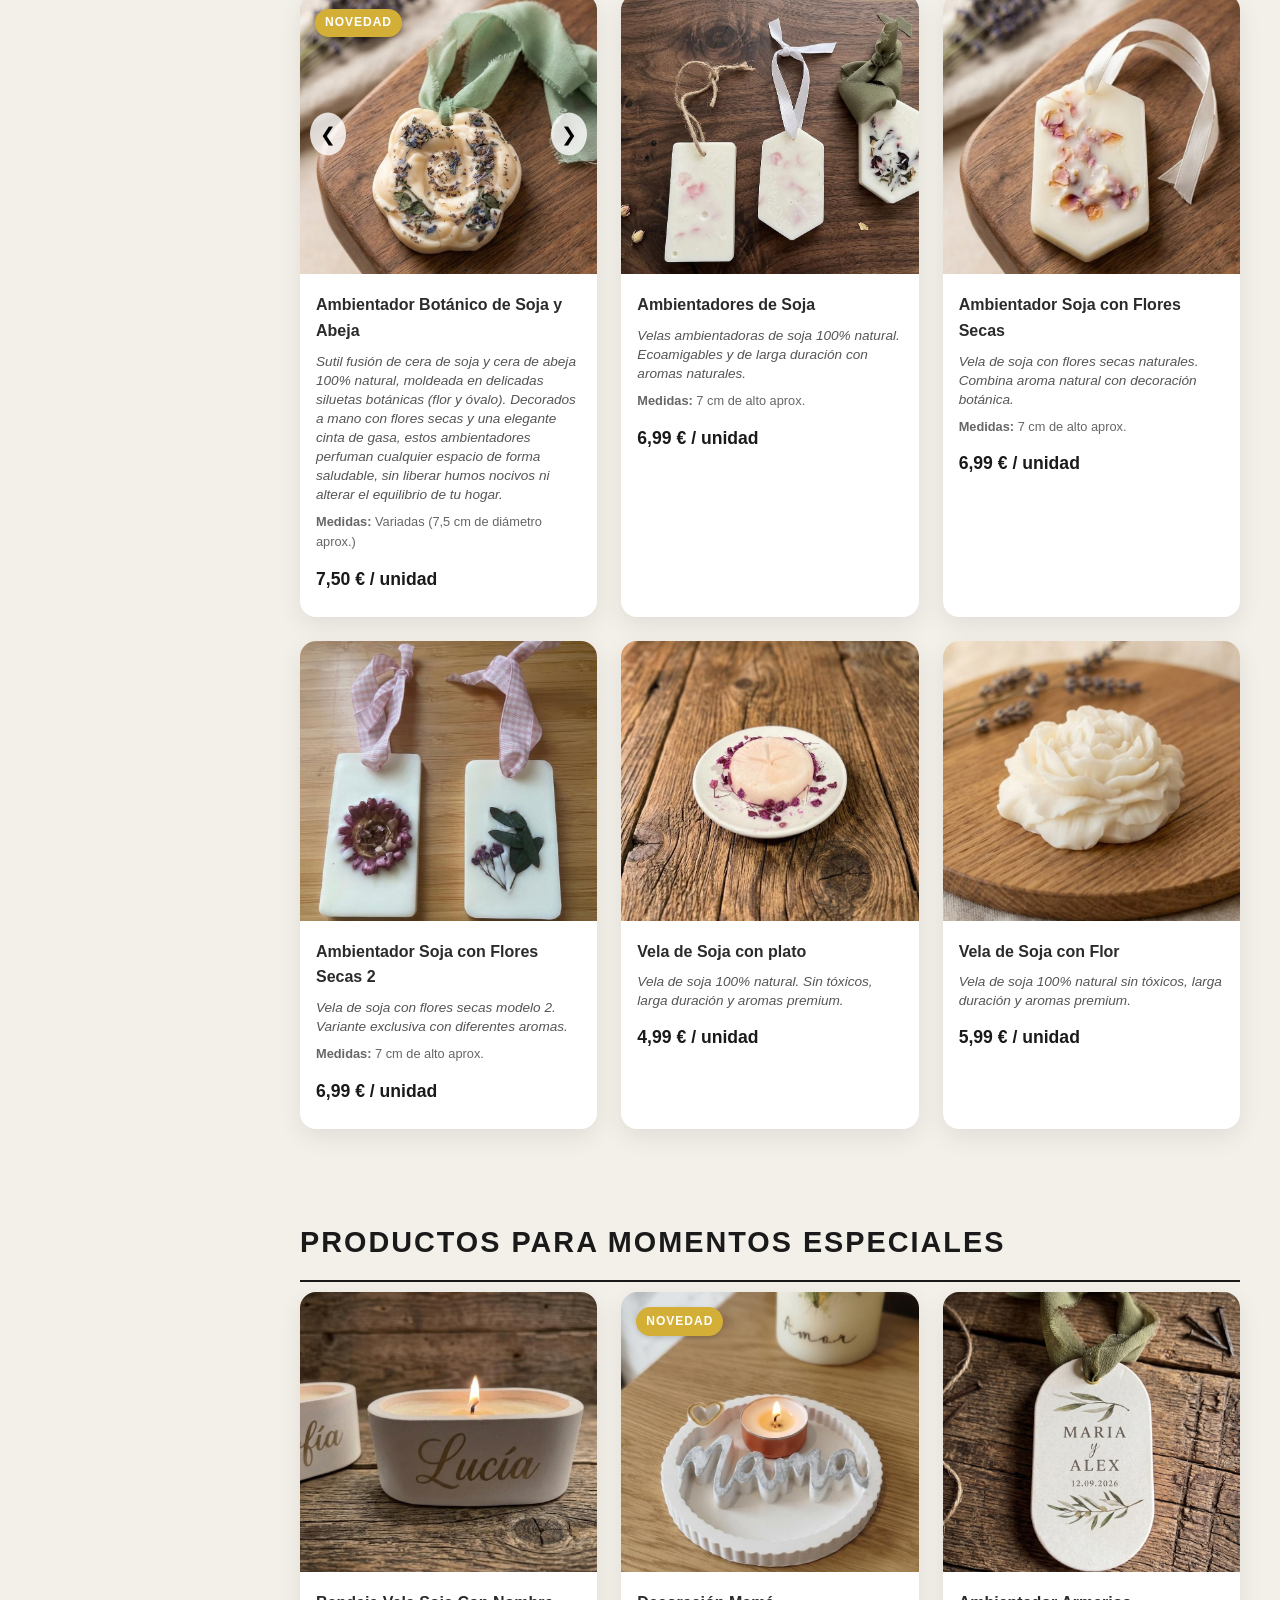
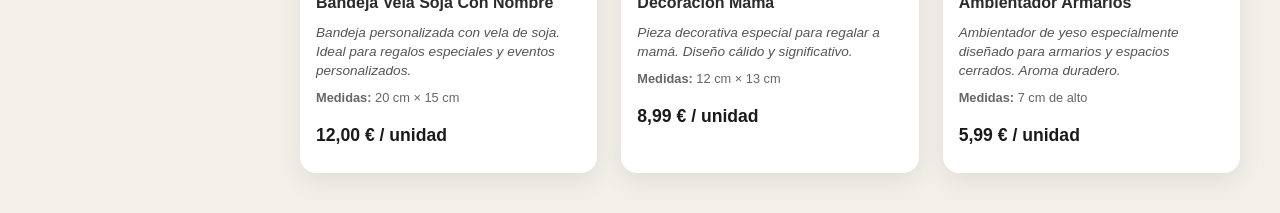
==== commit 814fe1ff: "Fix: arreglo carrusel" ====
--- a/indexActual.html
+++ b/indexActual.html
@@ -8,6 +8,9 @@
     <link rel="stylesheet" href="style.css"> 
 </head>
 <body>
+	<audio id="musicaFondo" loop>
+        <source src="audio/Where_Light_Settles.mp3" type="audio/mpeg">
+    </audio>
 
     <header class="navbar">
         <div class="logo-container">
@@ -35,7 +38,37 @@
             <p>Artesanía que ilumina tu hogar con alma</p>
         </div>
     </section>
-
+	<!-- SECCIÓN COMPROMISO DE CALIDAD / FILOSOFÍA -->
+<!-- SECCIÓN FILOSOFÍA DE CALIDAD COMPACTA -->
+<section id="filosofia" class="quality-commitment" style="background-color: #faf6f0; padding: 25px 20px; border-radius: 12px; margin: 20px auto; max-width: 1100px; text-align: center; box-shadow: 0 2px 10px rgba(0,0,0,0.03);">
+    <h2 style="color: #4a3e3d; font-family: 'Playfair Display', serif; font-size: 1.6rem; margin-bottom: 8px;">Artesanía Saludable y Sostenible</h2>
+    <p style="color: #6b5b59; max-width: 750px; margin: 0 auto 15px auto; line-height: 1.5; font-size: 0.95rem;">
+        En <strong>Paufe Studio</strong> elaboramos cada pieza a mano seleccionando materias primas premium que cuidan de ti y del medio ambiente.
+    </p>
+    
+    <div style="display: flex; flex-wrap: wrap; justify-content: center; gap: 15px;">
+        <!-- Componente 1: Cera -->
+        <div style="flex: 1; min-width: 220px; max-width: 280px; background: #fff; padding: 15px; border-radius: 8px; box-shadow: 0 2px 6px rgba(0,0,0,0.02);">
+            <div style="font-size: 1.5rem; margin-bottom: 5px;">🌱</div>
+            <h3 style="color: #4a3e3d; margin-bottom: 6px; font-size: 1.05rem;">Ceras 100% Naturales</h3>
+            <p style="color: #7c6a68; font-size: 0.85rem; line-height: 1.4; margin: 0;">Cera de soja pura y cera de abeja recolectada con mimo. Una alternativa vegetal que respeta tu entorno.</p>
+        </div>
+
+        <!-- Componente 2: Salud -->
+        <div style="flex: 1; min-width: 220px; max-width: 280px; background: #fff; padding: 15px; border-radius: 8px; box-shadow: 0 2px 6px rgba(0,0,0,0.02);">
+            <div style="font-size: 1.5rem; margin-bottom: 5px;">✨</div>
+            <h3 style="color: #4a3e3d; margin-bottom: 6px; font-size: 1.05rem;">Hogar Libre de Tóxicos</h3>
+            <p style="color: #7c6a68; font-size: 0.85rem; line-height: 1.4; margin: 0;">Garantizamos una combustión limpia en tus estancias, totalmente exenta de disruptores endocrinos y componentes nocivos.</p>
+        </div>
+
+        <!-- Componente 3: El Material -->
+        <div style="flex: 1; min-width: 220px; max-width: 280px; background: #fff; padding: 15px; border-radius: 8px; box-shadow: 0 2px 6px rgba(0,0,0,0.02);">
+            <div style="font-size: 1.5rem; margin-bottom: 5px;">🏺</div>
+            <h3 style="color: #4a3e3d; margin-bottom: 6px; font-size: 1.05rem;">Polvo Cerámico Premium</h3>
+            <p style="color: #7c6a68; font-size: 0.85rem; line-height: 1.4; margin: 0;">Nuestras figuras decorativas se moldean con polvo cerámico de alta gama, logrando una textura impecable, sedosa y de máxima resistencia.</p>
+        </div>
+    </div>
+</section>
     <!-- Botón flotante para abrir categorías en móvil -->
     <button class="mobile-menu-toggle" id="mobileMenuToggle">
         <i class="fas fa-bars"></i> <span>Categorías</span>
@@ -133,17 +166,17 @@
                     <h4>Ambientador Yeso (Modelos Múltiples)</h4>
                     <p class="product-description">Ambientadores de yeso en modelos de diseño exclusivo. Complementa perfectamente cualquier rincón de tu hogar.</p>
                     <p class="product-measurements"><strong>Medidas:</strong> 8 cm de alto</p>
-                    <span class="file-price">5,99 € / unidad</span>
+                    <span class="file-price">6,50 € / unidad</span>
                 </div>
             </div>
 
             <div class="file-card">
                 <img src="AmbientadorYeso.jpeg" alt="Ambientador Yeso">
                 <div class="file-info">
-                    <h4>Ambientador Yeso Simple</h4>
+                    <h4>Ambientador Yeso Modelo Cactus</h4>
                     <p class="product-description">Ambientador de yeso blanco puro. Diseño clásico que encaja en cualquier estilo de decoración.</p>
                     <p class="product-measurements"><strong>Medidas:</strong> 8 cm de alto</p>
-                    <span class="file-price">5,99 € / unidad</span>
+                    <span class="file-price">7,50 € / unidad</span>
                 </div>
             </div>
 
@@ -178,60 +211,55 @@
                     <span class="file-price">5,99 € / unidad</span>
                 </div>
             </div>
-
-            <div class="file-card">
-                <img src="BandejaYesoHojaSEca.jpeg" alt="Bandeja Hoja Seca">
-                <div class="file-info">
-                    <h4>Bandeja Yeso Hoja Seca</h4>
-                    <p class="product-description">Bandeja de yeso con detalle de hoja seca natural. Pieza elegante y funcional para cualquier espacio.</p>
-                    <p class="product-measurements"><strong>Medidas:</strong> 22 cm × 17 cm</p>
-                    <span class="file-price">10,99 € / unidad</span>
-                </div>
-            </div>
-
-            <div class="file-card">
-                <img src="BandejaYesoRectangularServilleta.jpeg" alt="Bandeja Rectangular">
-                <div class="file-info">
-                    <h4>Bandeja Rectangular con Servilleta</h4>
-                    <p class="product-description">Bandeja rectangular de yeso con diseño de servilleta integrado. Perfecta para la mesa del comedor.</p>
-                    <p class="product-measurements"><strong>Medidas:</strong> 25 cm × 15 cm</p>
-                    <span class="file-price">9,99 € / unidad</span>
-                </div>
-            </div>
+          
 
             <div class="file-card product-card">
                 <div class="carousel-container" id="carousel-bandejas-servilleta">
                     <div class="carousel-inner">
                         <img src="BandejaYesoServilletaModelo1.jpeg" class="active" alt="Bandeja Servilleta - Modelo 1">
                         <img src="BandejaYesoServilletaModelo2.jpeg" alt="Bandeja Servilleta - Modelo 2">
+						<img src="BandejaYesoRectangularServilleta.jpeg" alt="Bandeja Rectangular">
+						<img src="BandejaYesoHojaSEca.jpeg" alt="Bandeja Hoja Seca">
                     </div>
                     <button class="nav-btn prev" onclick="cambiarSlide('carousel-bandejas-servilleta', -1)">&#10094;</button>
                     <button class="nav-btn next" onclick="cambiarSlide('carousel-bandejas-servilleta', 1)">&#10095;</button>
                 </div>
                 <div class="file-info">
-                    <h4>Bandeja Servilleta (Modelos 1 y 2)</h4>
+                    <h4>Bandeja Servilleta (Varios Modelos)</h4>
                     <p class="product-description">Bandejas de yeso artesanales con elegante relieve de patrón de servilleta clásico y sofisticado.</p>
-                    <p class="product-measurements"><strong>Medidas:</strong> 24 cm × 14 cm</p>
+                    <p class="product-measurements"><strong>Medidas:</strong> 17 cm × 9 cm</p>
                     <span class="file-price">10,99 € / unidad</span>
                 </div>
             </div>
-
-            <div class="file-card">
-                <img src="BandejaAnillos.png" alt="Bandeja Anillos">
+			<div class="file-card product-card">
+                <span class="badge-novedad">Novedad</span>
+                <div class="carousel-container" id="carousel-bandeja-anillos">
+                    <div class="carousel-inner">
+                        <img src="BandejaAnillos.png" class="active" alt="Vista 1 de Bandeja Anillos">
+                        <img src="BandejaAnillosDorado.jpeg" alt="Vista 2 de Bandeja Anillos">
+                    </div>
+                    <button class="nav-btn prev" onclick="cambiarSlide('carousel-bandeja-anillos', -1)">&#10094;</button>
+                    <button class="nav-btn next" onclick="cambiarSlide('carousel-bandeja-anillos', 1)">&#10095;</button>
+                </div>
                 <div class="file-info">
                     <h4>Bandeja Anillos</h4>
-                    <p class="product-description">Bandeja elegante de yeso artesanal ideal para organizar anillos y joyas. Diseño minimalista que combina con cualquier decoración.</p>
-                    <p class="product-measurements"><strong>Medidas:</strong> 25 cm de largo × 11 cm de ancho</p>
-                    <span class="file-price">15,00 € / unidad</span>
-                </div>
-            </div>
+                    <p class="product-description" style="font-size: 0.85rem; color: #666; margin-bottom: 8px; font-weight: 300;">
+                        Bandeja elegante de yeso artesanal ideal para organizar anillos y joyas. Diseño minimalista que combina con cualquier decoración.
+                    </p>
+                    <p class="product-measurements" style="font-size: 0.8rem; margin-bottom: 12px; color: #444;">
+                        <strong>Medidas:</strong> 25 cm de largo × 11 cm de ancho
+                    </p>
+                    <span class="file-price">18,00 €</span>
+                </div>
+            </div>
+
 
             <div class="file-card">
                 <img src="plato.jpeg" alt="Plato Sencillo">
                 <div class="file-info">
                     <h4>Plato Sencillo</h4>
                     <p class="product-description">Plato de yeso blanco con acabado sencillo. Ideal como base para velas o como elemento decorativo.</p>
-                    <p class="product-measurements"><strong>Medidas:</strong> 20 cm de diámetro</p>
+                    <p class="product-measurements"><strong>Medidas:</strong> 15 cm de diámetro</p>
                     <span class="file-price">5,99 € / unidad</span>
                 </div>
             </div>
@@ -241,7 +269,6 @@
                 <div class="file-info">
                     <h4>Plato Hoja</h4>
                     <p class="product-description">Plato de yeso con textura de hoja natural. Añade un toque de naturaleza a tu decoración.</p>
-                    <p class="product-measurements"><strong>Medidas:</strong> 20 cm de diámetro</p>
                     <span class="file-price">5,99 € / unidad</span>
                 </div>
             </div>
@@ -251,8 +278,8 @@
                 <div class="file-info">
                     <h4>Plato Moto</h4>
                     <p class="product-description">Plato de yeso con detalle de patrón moto. Diseño único y original para decoradores aventureros.</p>
-                    <p class="product-measurements"><strong>Medidas:</strong> 22 cm de diámetro</p>
-                    <span class="file-price">10,99 € / unidad</span>
+                    <p class="product-measurements"><strong>Medidas:</strong> 15 cm de diámetro</p>
+                    <span class="file-price">8,99 € / unidad</span>
                 </div>
             </div>
 
@@ -268,7 +295,7 @@
                     <h4>Figura Ambientador (Abrazo Madre e Hija)</h4>
                     <p class="product-description">Figura decorativa artesanal con propiedades ambientadoras. Combina arte sentimental con funcionalidad para el hogar.</p>
                     <p class="product-measurements"><strong>Medidas:</strong> 11,5 cm de alto x 6 cm ancho</p>
-                    <span class="file-price">9,99 € / unidad</span>
+                    <span class="file-price">10,50 € / unidad</span>
                 </div>
             </div>  
 
@@ -278,7 +305,7 @@
                     <h4>Set Acanalado</h4>
                     <p class="product-description">Set de vaso de yeso con acabado acanalado. Incluye vela aromática perfumada.</p>
                     <p class="product-measurements"><strong>Medidas:</strong> 10 cm de alto (vaso)</p>
-                    <span class="file-price">14,00 € / unidad</span>
+                    <span class="file-price">15,00 € / unidad</span>
                 </div>
             </div>
 
@@ -287,7 +314,6 @@
                 <div class="file-info">
                     <h4>Set Virgen</h4>
                     <p class="product-description">Set exclusivo de yeso con imagen de Virgen. Pieza especial para espacios sagrados o decorativos.</p>
-                    <p class="product-measurements"><strong>Medidas:</strong> 12 cm de alto (vaso)</p>
                     <span class="file-price">22,50 € / unidad</span>
                 </div>
             </div>
@@ -297,7 +323,7 @@
                 <div class="file-info">
                     <h4>Vaso Simple Estriado</h4>
                     <p class="product-description">Vaso de yeso con textura estriada. Perfecto como base para velas aromáticas.</p>
-                    <p class="product-measurements"><strong>Medidas:</strong> 9 cm de alto</p>
+                    <p class="product-measurements"><strong>Medidas:</strong> 7 cm de diámetro</p>
                     <span class="file-price">6,00 € / unidad</span>
                 </div>
             </div>
@@ -307,7 +333,7 @@
                 <div class="file-info">
                     <h4>Vaso con Flor Vela</h4>
                     <p class="product-description">Vaso de yeso decorado con flor seca natural. Incluye vela aromática de soja.</p>
-                    <p class="product-measurements"><strong>Medidas:</strong> 11 cm de alto</p>
+                    <p class="product-measurements"><strong>Medidas:</strong> 7 cm de diámetro</p>
                     <span class="file-price">10,99 € / unidad</span>
                 </div>
             </div>
@@ -317,8 +343,7 @@
                 <div class="file-info">
                     <h4>Vaso con Vela</h4>
                     <p class="product-description">Vaso de yeso blanco con vela aromática de soja. Aroma envolvente y decoración elegante.</p>
-                    <p class="product-measurements"><strong>Medidas:</strong> 12 cm de alto</p>
-                    <span class="file-price">12,99 € / unidad</span>
+                    <span class="file-price">15,00 € / unidad</span>
                 </div>
             </div>
 
@@ -327,8 +352,8 @@
                 <div class="file-info">
                     <h4>Cuenco Decorativo</h4>
                     <p class="product-description">Cuenco de yeso artesanal. Perfecto para decorar o guardar objetos pequeños.</p>
-                    <p class="product-measurements"><strong>Medidas:</strong> 18 cm de diámetro × 8 cm de alto</p>
-                    <span class="file-price">8,00 € / unidad</span>
+                    <p class="product-measurements"><strong>Medidas:</strong> 15 cm de largo × 9 cm de alto</p>
+                    <span class="file-price">6,99 € / unidad</span>
                 </div>
             </div>
 
@@ -344,9 +369,41 @@
                 <div class="file-info">
                     <h4>Bombonera Estriada Botánica</h4>
                     <p class="product-description">Bombonera artesanal de yeso con un diseño de relieve botánico delicado. Ideal para decoración selecta.</p>
-                    <span class="file-price">6,00 € / unidad</span>
+					<p class="product-measurements"><strong>Medidas:</strong> 10 cm de diámetro</p>
+                    <span class="file-price">15,00 € / unidad</span>
                 </div>
             </div> 
+			<!-- PRODUCTO NOVEDAD CON CARRUSEL: Cuencos de Yeso con Velas (3 imágenes combinadas) -->
+            <div class="file-card product-card" style="position: relative;">
+                <!-- Etiqueta de Novedad -->
+                <span style="position: absolute; top: 15px; left: 15px; background-color: #d4af37; color: #fff; font-size: 0.75rem; font-weight: bold; text-transform: uppercase; padding: 4px 10px; border-radius: 20px; letter-spacing: 1px; z-index: 10; box-shadow: 0 2px 5px rgba(0,0,0,0.2);">Novedad</span>
+                
+                <div class="carousel-container" id="carousel-cuencos-velas">
+                    <div class="carousel-inner">
+                        <!-- Primera imagen activa por defecto -->
+                        <img src="CuencoVelasVarias.jpeg" class="active" alt="Cuenco de Yeso con Velas Varias">
+                        <img src="CuancoVelasCaptus.jpeg" alt="Cuenco de Yeso con Velas Cactus">
+                        <img src="CuancoVelasRosas.jpeg" alt="Cuenco de Yeso con Velas Rosas">
+                    </div>
+                    <button class="nav-btn prev" onclick="cambiarSlide('carousel-cuencos-velas', -1)">&#10094;</button>
+                    <button class="nav-btn next" onclick="cambiarSlide('carousel-cuencos-velas', 1)">&#10095;</button>
+                </div>
+                <div class="file-info">
+                    <h4>Cuenco Decorativo con Velas Temáticas</h4>
+					<p class="product-description">Exclusivo recipiente moldeado con polvo cerámico prémium Raysin de Rayher, caracterizado por su acabado ultrablanco y suave textura. Alberga un set de velas artesanales en cera de soja 100% natural, libres de tóxicos y disruptores endocrinos. Disponible en varios diseños temáticos (cactus, rosas y motivos variados).</p>
+                    <p class="product-measurements"><strong>Medidas:</strong> 8,5 cm de diámetro</p>
+                    <span class="file-price">7,50 € / unidad</span>
+                </div>
+            </div>
+			<div class="file-card">
+                <img src="CuencoVela.jpeg" alt="Cuenco de Yeso con Vela de Soja">
+                <div class="file-info">
+                    <h4>Cuenco de Yeso con Vela de Soja</h4>
+					<p class="product-description">Gran pieza decorativa elaborada de forma artesanal con polvo para moldear Raysin de Rayher. Su interior contiene una vela de cera de soja pura y de quemada limpia. Una opción elegante y sostenible, totalmente respetuosa con tu salud al estar libre de componentes nocivos.</p>
+                    <p class="product-measurements"><strong>Medidas:</strong> 15 cm de largo × 9 cm de alto</p>
+                    <span class="file-price">15,00 €</span>
+                </div>
+            </div>
 
         </div>
 
@@ -354,14 +411,27 @@
         <h2 class="category-title" id="soja">Ambientadores de Soja</h2>
         <div class="products-grid">
 
-            <div class="file-card">
-                <span class="badge-novedad">Novedad</span>
-                <img src="AmbientadorSoja+ceraAbeja.jpeg" alt="Ambientador de Soja Botánico Flor">
+            <!-- PRODUCTO NOVEDAD CON CARRUSEL: Ambientador Soja y Abeja (2 imágenes) -->
+            <div class="file-card product-card" style="position: relative;">
+                <!-- Etiqueta de Novedad posicionada correctamente -->
+                <span style="position: absolute; top: 15px; left: 15px; background-color: #d4af37; color: #fff; font-size: 0.75rem; font-weight: bold; text-transform: uppercase; padding: 4px 10px; border-radius: 20px; letter-spacing: 1px; z-index: 10; box-shadow: 0 2px 5px rgba(0,0,0,0.2);">Novedad</span>
+                
+                <div class="carousel-container" id="carousel-soja-abeja">
+                    <div class="carousel-inner">
+                        <!-- Primera imagen: Flor (Activa por defecto) -->
+                        <img src="AmbientadorSoja+ceraAbeja.jpeg" class="active" alt="Ambientador de Soja Botánico Flor">
+                        <!-- Segunda imagen: Ovalada -->
+                        <img src="VelaSojaCeraOvalada.jpeg" alt="Ambientador de Soja Botánico Ovalado">
+                    </div>
+                    <button class="nav-btn prev" onclick="cambiarSlide('carousel-soja-abeja', -1)">&#10094;</button>
+                    <button class="nav-btn next" onclick="cambiarSlide('carousel-soja-abeja', 1)">&#10095;</button>
+                </div>
+
                 <div class="file-info">
                     <h4>Ambientador Botánico de Soja y Abeja</h4>
-                    <p class="product-description">Ambientador exclusivo de cera de soja y cera de abeja 100% natural. Moldeado en forma de flor y decorado con delicadas flores secas y cinta de gasa.</p>
-                    <p class="product-measurements"><strong>Medidas:</strong> 7,5 cm de diámetro aprox.</p>
-                    <span class="file-price">6,99 € / unidad</span>
+                    <p class="product-description">Sutil fusión de cera de soja y cera de abeja 100% natural, moldeada en delicadas siluetas botánicas (flor y óvalo). Decorados a mano con flores secas y una elegante cinta de gasa, estos ambientadores perfuman cualquier espacio de forma saludable, sin liberar humos nocivos ni alterar el equilibrio de tu hogar.</p>
+                    <p class="product-measurements"><strong>Medidas:</strong> Variadas (7,5 cm de diámetro aprox.)</p>
+                    <span class="file-price">7,50 € / unidad</span>
                 </div>
             </div>
 
@@ -398,10 +468,9 @@
             <div class="file-card">
                 <img src="VelaSoja.jpeg" alt="Vela Soja">
                 <div class="file-info">
-                    <h4>Vela de Soja</h4>
+                    <h4>Vela de Soja con plato</h4>
                     <p class="product-description">Vela de soja 100% natural. Sin tóxicos, larga duración y aromas premium.</p>
-                    <p class="product-measurements"><strong>Medidas:</strong> 7 cm de alto aprox.</p>
-                    <span class="file-price">5,99 € / unidad</span>
+                    <span class="file-price">4,99 € / unidad</span>
                 </div>
             </div>
 
@@ -409,8 +478,7 @@
                 <img src="VelaSojaFlor.jpeg" alt="Vela Soja Flor">
                 <div class="file-info">
                     <h4>Vela de Soja con Flor</h4>
-                    <p class="product-description">Vela de soja natural decorada con flor seca. Aromaterapia con toque decorativo.</p>
-                    <p class="product-measurements"><strong>Medidas:</strong> 8 cm de alto aprox.</p>
+                    <p class="product-description">Vela de soja 100% natural sin tóxicos, larga duración y aromas premium.</p>
                     <span class="file-price">5,99 € / unidad</span>
                 </div>
             </div>
@@ -419,17 +487,7 @@
 
         <!-- SECCIÓN 3: MOMENTOS ESPECIALES -->
         <h2 class="category-title" id="especiales">Productos para Momentos Especiales</h2>
-        <div class="products-grid">
-
-            <div class="file-card">
-                <img src="velasBoda.jpg" alt="Vela Boda">
-                <div class="file-info">
-                    <h4>Vela Boda</h4>
-                    <p class="product-description">Vela especial para bodas y eventos. Diseño elegante con aroma exquisito que crea una atmósfera romántica.</p>
-                    <p class="product-measurements"><strong>Medidas:</strong> 12 cm de alto</p>
-                    <span class="file-price">35,00 € / unidad</span>
-                </div>
-            </div>
+        <div class="products-grid">            
 
             <div class="file-card">
                 <img src="BandejaVelaSojaConNombre.jpeg" alt="Bandeja Vela Soja Con Nombre">
@@ -437,20 +495,10 @@
                     <h4>Bandeja Vela Soja Con Nombre</h4>
                     <p class="product-description">Bandeja personalizada con vela de soja. Ideal para regalos especiales y eventos personalizados.</p>
                     <p class="product-measurements"><strong>Medidas:</strong> 20 cm × 15 cm</p>
-                    <span class="file-price">16,00 € / unidad</span>
-                </div>
-            </div>
-
-            <div class="file-card">
-                <img src="VelasBodas.jpg" alt="Velas Bodas">
-                <div class="file-info">
-                    <h4>Velas Bodas</h4>
-                    <p class="product-description">Conjunto de velas para bodas. Diseño elegante y sofisticado que ilumina momentos mágicos.</p>
-                    <p class="product-measurements"><strong>Medidas:</strong> 12 cm de alto (por unidad)</p>
-                    <span class="file-price">7,00 € / unidad</span>
-                </div>
-            </div>
-
+                    <span class="file-price">12,00 € / unidad</span>
+                </div>
+            </div>
+            
             <div class="file-card">
                 <span class="badge-novedad">Novedad</span>
                 <img src="DecaracionMama.jpeg" alt="Decoración Mamá">
@@ -476,83 +524,179 @@
     </div>
 
     <!-- VISOR GLOBAL (LIGHTBOX) -->
-    <div class="lightbox" id="lightbox">
-        <button class="lightbox-close" id="lightboxClose">&times;</button>
-        <img class="lightbox-img" id="lightboxImg" src="" alt="Imagen ampliada">
-    </div>
-
-    <!-- MOTOR JAVASCRIPT UNIFICADO -->
-    <script>
-        document.addEventListener("DOMContentLoaded", function() {
-            // 1. MENU LATERAL PARA MÓVILES (HAMBURGUESA)
-            const sidebar = document.getElementById('sidebarMenu');
-            const menuToggle = document.getElementById('mobileMenuToggle');
-            const menuClose = document.getElementById('sidebarClose');
-            const menuLinks = document.querySelectorAll('.products-nav a');
-
-            if (menuToggle && sidebar) {
-                menuToggle.addEventListener('click', function() {
-                    sidebar.classList.add('open');
-                });
+    <!-- Reemplaza tu bloque lightbox actual por este -->
+	<div class="lightbox" id="lightbox">
+		<button class="lightbox-close" id="lightboxClose">&times;</button>
+		<div class="lightbox-content">
+			<button class="nav-btn prev" id="lbPrev">&#10094;</button>
+			<img id="lightboxImg" src="" class="lightbox-img" alt="Imagen ampliada">
+			<button class="nav-btn next" id="lbNext">&#10095;</button>
+		</div>
+	</div>
+<script>
+        // =========================================================================
+        // 1. DECLARACIÓN DE VARIABLES GLOBALES (Siempre al principio para evitar errores)
+        // =========================================================================
+        
+        // Elementos del Menú Lateral
+        const sidebar = document.getElementById('sidebarMenu');
+        const menuToggle = document.getElementById('mobileMenuToggle');
+        const menuClose = document.getElementById('sidebarClose');
+
+        // Elementos del Lightbox (Visor de imágenes)
+        const lightbox = document.getElementById('lightbox');
+        const lightboxImg = document.getElementById('lightboxImg');
+        const lightboxClose = document.getElementById('lightboxClose');
+        const btnPrev = document.getElementById('lbPrev');
+        const btnNext = document.getElementById('lbNext');
+        
+        let imagenesActuales = [];
+        let indiceLightbox = 0;
+
+        // Elementos del Carrusel Principal (Hero)
+        const imagenesHero = ["SetVirgen.png"];
+        let indiceActualHero = 0;
+        const heroImg = document.querySelector('#carrusel-pistas img');
+
+        // =========================================================================
+        // 2. MÚSICA DE FONDO (Automática e Invisible)
+        // =========================================================================
+        window.addEventListener('DOMContentLoaded', () => {
+            const audio = document.getElementById('musicaFondo');
+            
+            if (audio) {
+                // Volumen suave por defecto (opcional, 0.5 es la mitad)++
+                audio.volume = 0.5;
+
+                // Función que arranca la música de forma silenciosa
+                const iniciarMusica = () => {
+                    audio.play().catch(e => console.log("Esperando interacción del usuario..."));
+                    
+                    // Una vez que arranca, quitamos los "detectores" para que no molesten
+                    document.removeEventListener('click', iniciarMusica);
+                    document.removeEventListener('touchstart', iniciarMusica);
+                    document.removeEventListener('scroll', iniciarMusica);
+                };
+
+                // Intento 1: Arrancar nada más entrar (a veces funciona si el cliente ya visitó la web antes)
+                let playPromise = audio.play();
+                
+                if (playPromise !== undefined) {
+                    playPromise.catch(error => {
+                        // Intento 2: Si el navegador lo bloquea, arranca al primer toque, clic o scroll en CUALQUIER lugar de la web
+                        document.addEventListener('click', iniciarMusica);
+                        document.addEventListener('touchstart', iniciarMusica, { once: true });
+                        document.addEventListener('scroll', iniciarMusica, { once: true });
+                    });
+                }
             }
-
-            if (menuClose && sidebar) {
-                menuClose.addEventListener('click', function() {
+        });
+
+        // =========================================================================
+        // 3. MENÚ LATERAL INTERACTIVO (Móviles)
+        // =========================================================================
+        if (menuToggle && sidebar) {
+            menuToggle.addEventListener('click', function(e) {
+                e.stopPropagation();
+                sidebar.classList.toggle('open');
+            });
+        }
+
+        if (menuClose && sidebar) {
+            menuClose.addEventListener('click', function() {
+                sidebar.classList.remove('open');
+            });
+        }
+
+        // Cerrar menú al hacer clic en un enlace de categorías
+        document.querySelectorAll('.products-nav a').forEach(link => {
+            link.addEventListener('click', () => {
+                if (sidebar) sidebar.classList.remove('open');
+            });
+        });
+
+        // Cerrar menú al hacer clic fuera de él
+        document.addEventListener('click', function(e) {
+            if (sidebar && sidebar.classList.contains('open')) {
+                if (!sidebar.contains(e.target) && e.target !== menuToggle && !menuToggle.contains(e.target)) {
                     sidebar.classList.remove('open');
-                });
+                }
             }
-
-            menuLinks.forEach(link => {
-                link.addEventListener('click', () => {
-                    if(sidebar) sidebar.classList.remove('open');
-                });
-            });
-
-            // 2. HERO SLIDER AUTOMÁTICO
-            const heroSection = document.getElementById('inicio');
-            const carruselPistas = document.getElementById('carrusel-pistas');
-            const imagenesHero = ['SetVirgen.png', 'SetAcanalado.jpeg', 'AmbientadoresSoja.jpeg', 'BandejasYesoBlancas.jpeg'];
-            let indiceActualHero = 0;
-            let sliderTimer;
-
-            function startSlider() {
-                clearInterval(sliderTimer);
-                sliderTimer = setInterval(() => {
-                    if(carruselPistas) {
-                        indiceActualHero = (indiceActualHero + 1) % imagenesHero.length;
-                        // Opcional: Si implementas slider por css transform, descomenta la siguiente línea:
-                        // carruselPistas.style.transform = `translateX(-${indiceActualHero * 100}%)`;
-                    }
-                }, 5000);
+        });
+
+        // =========================================================================
+        // 4. LIGHTBOX INTELIGENTE (Estructura Única Corregida)
+        // =========================================================================
+        
+        // Escucha global inteligente para abrir CUALQUIER imagen de producto visible
+		document.addEventListener('click', function(e) {
+			// MODIFICADO: Comprobamos si la imagen está dentro de un carrusel O dentro de una file-card general
+			if (e.target.tagName === 'IMG' && (e.target.closest('.carousel-inner') || e.target.closest('.file-card'))) {
+				
+				const imgClicada = e.target;
+				const contenedorCarrusel = imgClicada.closest('.carousel-inner');
+				
+				if (!contenedorCarrusel) {
+					// Producto con una sola foto (sin carrusel, imagen directa en file-card)
+					imagenesActuales = [imgClicada.src];
+					indiceLightbox = 0;
+				} else {
+					// Producto con carrusel
+					const imagenesEnCarrusel = Array.from(contenedorCarrusel.querySelectorAll('img'));
+					imagenesActuales = imagenesEnCarrusel.map(i => i.src);
+					indiceLightbox = imagenesActuales.indexOf(imgClicada.src);
+					if (indiceLightbox === -1) indiceLightbox = 0;
+				}
+
+				mostrarImagenLightbox();
+				if (lightbox) lightbox.classList.add('active');
+			}
+		});
+
+        function mostrarImagenLightbox() {
+            if (!lightboxImg) return;
+            lightboxImg.src = imagenesActuales[indiceLightbox];
+
+            // Si el producto tiene una sola imagen, se ocultan por completo las flechas del visor
+            if (imagenesActuales.length <= 1) {
+                if (btnPrev) btnPrev.style.display = 'none';
+                if (btnNext) btnNext.style.display = 'none';
+            } else {
+                if (btnPrev) btnPrev.style.display = 'block';
+                if (btnNext) btnNext.style.display = 'block';
             }
-
-            if(heroSection) {
-                heroSection.addEventListener('mouseenter', () => clearInterval(sliderTimer));
-                heroSection.addEventListener('mouseleave', startSlider);
-                startSlider();
-            }
-
-            // 3. LIGHTBOX GLOBAL (ZOOM)
-            const lightbox = document.getElementById('lightbox');
-            const lightboxImg = document.getElementById('lightboxImg');
-            const lightboxClose = document.getElementById('lightboxClose');
-
-            document.addEventListener('click', function(e) {
-                if (e.target.matches('.file-card img, .carousel-inner img')) {
-                    if (e.target.closest('.nav-btn')) return; 
-                    lightboxImg.src = e.target.src;
-                    lightboxImg.alt = e.target.alt;
-                    lightbox.classList.add('active');
+        }
+
+        // Navegación de flechas internas del Lightbox
+        if (btnNext) {
+            btnNext.addEventListener('click', (e) => {
+                e.stopPropagation();
+                if (imagenesActuales.length > 1) {
+                    indiceLightbox = (indiceLightbox + 1) % imagenesActuales.length;
+                    mostrarImagenLightbox();
                 }
             });
-
-            const cerrarLightbox = () => { if(lightbox) lightbox.classList.remove('active'); };
-            if (lightboxClose) lightboxClose.addEventListener('click', cerrarLightbox);
-            if (lightbox) lightbox.addEventListener('click', (e) => { if (e.target === lightbox) cerrarLightbox(); });
-            document.addEventListener('keydown', (e) => { if (e.key === 'Escape') cerrarLightbox(); });
-        });
-
-        // 4. CAMBIAR MINI-SLIDES EN TARJETAS (FLECHAS INTERACTIVAS)
+        }
+
+        if (btnPrev) {
+            btnPrev.addEventListener('click', (e) => {
+                e.stopPropagation();
+                if (imagenesActuales.length > 1) {
+                    indiceLightbox = (indiceLightbox - 1 + imagenesActuales.length) % imagenesActuales.length;
+                    mostrarImagenLightbox();
+                }
+            });
+        }
+
+        // Cierre del Lightbox
+        const cerrarLightbox = () => { if(lightbox) lightbox.classList.remove('active'); };
+        if (lightboxClose) lightboxClose.addEventListener('click', cerrarLightbox);
+        if (lightbox) lightbox.addEventListener('click', (e) => { if (e.target === lightbox) cerrarLightbox(); });
+        document.addEventListener('keydown', (e) => { if (e.key === 'Escape') cerrarLightbox(); });
+
+        // =========================================================================
+        // 5. MINI-SLIDES EN TARJETAS (Flechas de productos en el catálogo)
+        // =========================================================================
         function cambiarSlide(id, dir) {
             const container = document.getElementById(id);
             if (!container) return;
@@ -565,6 +709,18 @@
                 images[nextIndex].classList.add('active');
             }
         }
+
+        // =========================================================================
+        // 6. CARRUSEL AUTOMÁTICO HERO (Pantalla de Inicio)
+        // =========================================================================
+        function cambiarImagenHero() {
+            if (heroImg && imagenesHero.length > 0) {
+                indiceActualHero = (indiceActualHero + 1) % imagenesHero.length;
+                heroImg.src = imagenesHero[indiceActualHero];
+            }
+        }
+        // Rotación automática cada 4 segundos
+        setInterval(cambiarImagenHero, 4000);
     </script>
 </body>
 </html>
--- a/style.css
+++ b/style.css
@@ -21,6 +21,10 @@
     line-height: 1.6;
     display: flex;
     flex-direction: column;
+}
+
+html {
+    scroll-behavior: smooth;
 }
 
 /* =========================================
@@ -121,16 +125,14 @@
 ========================================= */
 .sidebar-menu {
     position: fixed;
-    left: 0;
-    top: 100px;
-    width: 240px;
-    background: linear-gradient(180deg, #ffffff 0%, #f8f8f8 100%);
-    border-right: 1px solid #e8e8e8;
-    padding: 0;
-    height: calc(100vh - 100px);
-    overflow-y: auto;
-    box-shadow: 2px 0 12px rgba(0,0,0,0.08);
-    z-index: 100;
+    top: 0;
+    left: 0; /* Visible por defecto en escritorio */
+    width: 260px;
+    height: 100vh;
+    background-color: #ffffff;
+    border-right: 1px solid rgba(0,0,0,0.05);
+    z-index: 1000;
+    transition: left 0.3s cubic-bezier(0.4, 0, 0.2, 1);
 }
 
 .sidebar-header {
@@ -183,11 +185,38 @@
     color: var(--accent-color);
 }
 
+/* Estilos profesionales para submenús estructurados */
+.products-nav ul ul {
+    list-style: none;
+    padding-left: 25px;
+    margin-bottom: 10px;
+}
+
+.products-nav ul ul a {
+    padding: 8px 15px;
+    font-size: 0.85rem;
+    color: #666;
+    border-left: 2px solid rgba(0, 0, 0, 0.05);
+}
+
+.products-nav ul ul a:hover {
+    color: var(--accent-color);
+    border-left-color: var(--accent-color);
+    background-color: transparent;
+    padding-left: 20px;
+}
+
+/* Espacio reservado para el menú lateral en pantallas grandes */
 .main-content {
-    margin-left: 240px;
+    margin-left: 260px;
     flex: 1;
     display: flex;
     flex-direction: column;
+}
+
+/* Controladores Ocultos por Defecto en Escritorio */
+.sidebar-close, .mobile-menu-toggle {
+    display: none;
 }
 
 /* =========================================
@@ -275,7 +304,7 @@
     margin: 8px 0;
 }
 
-/* Etiqueta Novedad Estable */
+/* Etiqueta Novedad */
 .badge-novedad {
     position: absolute !important;
     top: 15px !important;
@@ -305,14 +334,20 @@
 
 .carousel-inner img {
     position: absolute;
+    top: 0;
+    left: 0;
     width: 100%;
     height: 100%;
-    object-fit: cover; 
-    display: none;
+    object-fit: cover;
+    opacity: 0;
+    transition: opacity 0.5s ease;
+    pointer-events: auto;
 }
 
 .carousel-inner img.active {
-    display: block;
+    opacity: 1;
+    z-index: 1;
+    pointer-events: auto; /* Permite que el navegador detecte el clic para ampliar */
 }
 
 .nav-btn {
@@ -331,7 +366,7 @@
 .next { right: 10px; }
 
 /* =========================================
-   LIGHTBOX / VISOR EXPANDIDO RESPONSIVE
+   LIGHTBOX / VISOR EXPANDIDO
 ========================================= */
 .lightbox {
     position: fixed;
@@ -356,26 +391,25 @@
 }
 
 .lightbox-close {
-    position: fixed;
-    top: 20px;
-    right: 20px;
-    font-size: 3.5rem;
+    position: fixed; /* Cambiado de absolute a fixed */
+    top: 30px;
+    right: 30px;
+    font-size: 2.5rem;
     color: #ffffff;
-    background: rgba(0, 0, 0, 0.5);
-    width: 50px;
-    height: 50px;
+    background: rgba(0, 0, 0, 0.4);
+    width: 45px;
+    height: 45px;
     border-radius: 50%;
     display: flex;
     align-items: center;
     justify-content: center;
-    border: none;
     cursor: pointer;
-    z-index: 100000;
-}
-
-/* Controladores Ocultos por Defecto */
-.sidebar-close, .mobile-menu-toggle {
-    display: none;
+    z-index: 10001; /* Asegura quedar por encima de los fondos */
+    transition: background 0.3s ease;
+}
+
+.lightbox-close:hover {
+    background: rgba(0, 0, 0, 0.7);
 }
 
 /* =========================================
@@ -394,20 +428,28 @@
     }
 
     .logo { max-width: 180px; }
-    .menu { display: none; } /* Ocultar links genéricos en móvil */
+    .menu { display: none; } 
 
     .hero {
-        margin: 0 15px;
-        height: 30vh;
-    }
+		position: relative;
+		height: 100vh;
+		width: 100%;
+		overflow: hidden;
+		background-image: none !important; /* Eliminamos el fondo fijo para que se vea el <img> cambiante */
+		display: flex;
+		align-items: center;
+		justify-content: center;
+		text-align: center;
+	}
 
     .hero-overlay h1 { font-size: 1.5rem; }
     .hero-overlay p { font-size: 0.9rem; }
 
-    /* Mostrar menú flotante de categorías en móviles */
+    /* Mostrar botón flotante de categorías en móviles */
     .mobile-menu-toggle {
         display: flex;
         align-items: center;
+        justify-content: center;
         gap: 8px;
         position: fixed;
         bottom: 25px;
@@ -421,26 +463,31 @@
         font-weight: bold;
         box-shadow: 0 4px 15px rgba(0, 0, 0, 0.3);
         z-index: 9999;
-    }
-
-    /* Menú Lateral convertido a Panel Deslizante Lateral */
+        cursor: pointer;
+    }
+
+    /* Panel Lateral Deslizante en Móviles */
     .sidebar-menu {
         position: fixed !important;
         top: 0 !important;
-        left: -280px !important; 
+        left: -280px !important; /* Oculto completamente */
         width: 280px !important;
         height: 100vh !important;
         z-index: 10000 !important;
-        transition: left 0.3s cubic-bezier(0.4, 0, 0.2, 1) !important;
+        box-shadow: 5px 0 25px rgba(0,0,0,0.2);
         display: block !important;
     }
 
     .sidebar-menu.open {
-        left: 0 !important;
+        left: 0 !important; /* Desliza hacia adentro */
+    }
+
+    .sidebar-header {
+        padding: 35px 20px 20px 20px !important; /* Margen superior de respeto para la X */
     }
 
     .sidebar-close {
-        display: block;
+        display: block !important;
         position: absolute;
         top: 15px;
         right: 15px;
@@ -448,6 +495,7 @@
         background: none;
         border: none;
         color: #333;
+        cursor: pointer;
     }
 
     .main-content {
@@ -455,7 +503,7 @@
         padding: 10px !important;
     }
 
-    /* Forzar rejilla perfecta de 2 columnas en teléfonos */
+    /* Rejilla adaptada de 2 columnas estables en teléfonos */
     .products-grid {
         grid-template-columns: repeat(2, 1fr) !important;
         gap: 12px !important;
@@ -465,12 +513,12 @@
     .category-title { margin: 25px 15px 10px; font-size: 1.4rem; }
     .subcategory-title { margin: 20px 0 10px 15px !important; font-size: 1.1rem !important; }
 
-    /* Reducción proporcional de alturas para que quepan 2 tarjetas por pantalla */
+    /* Alturas balanceadas para visualización dual */
     .file-card img, .carousel-container {
         height: 170px !important;
     }
 
     .file-card .file-info { padding: 10px; }
     .file-card .file-info h4 { font-size: 0.85rem; }
-    .product-description { display: none; } /* Quitamos descripciones largas en móvil para evitar asimetrías */
+    .product-description { display: none; } 
 }
